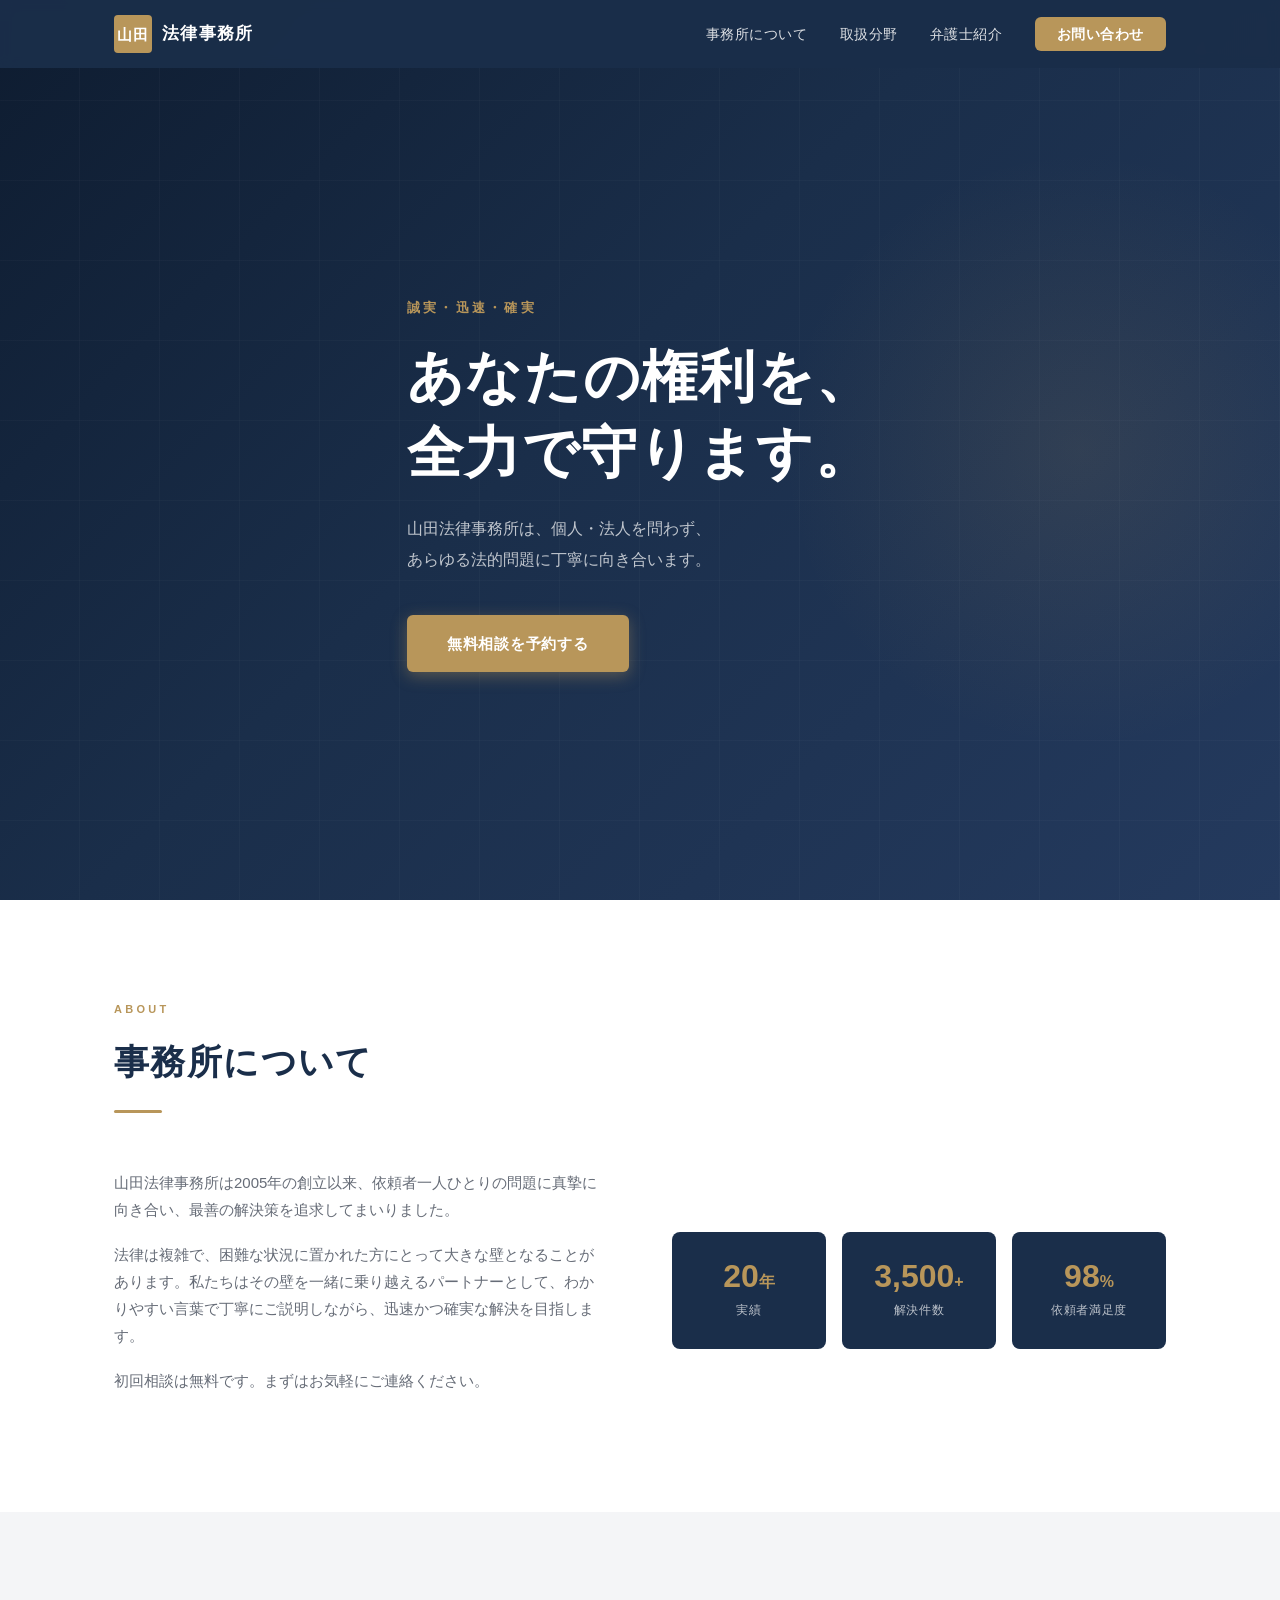
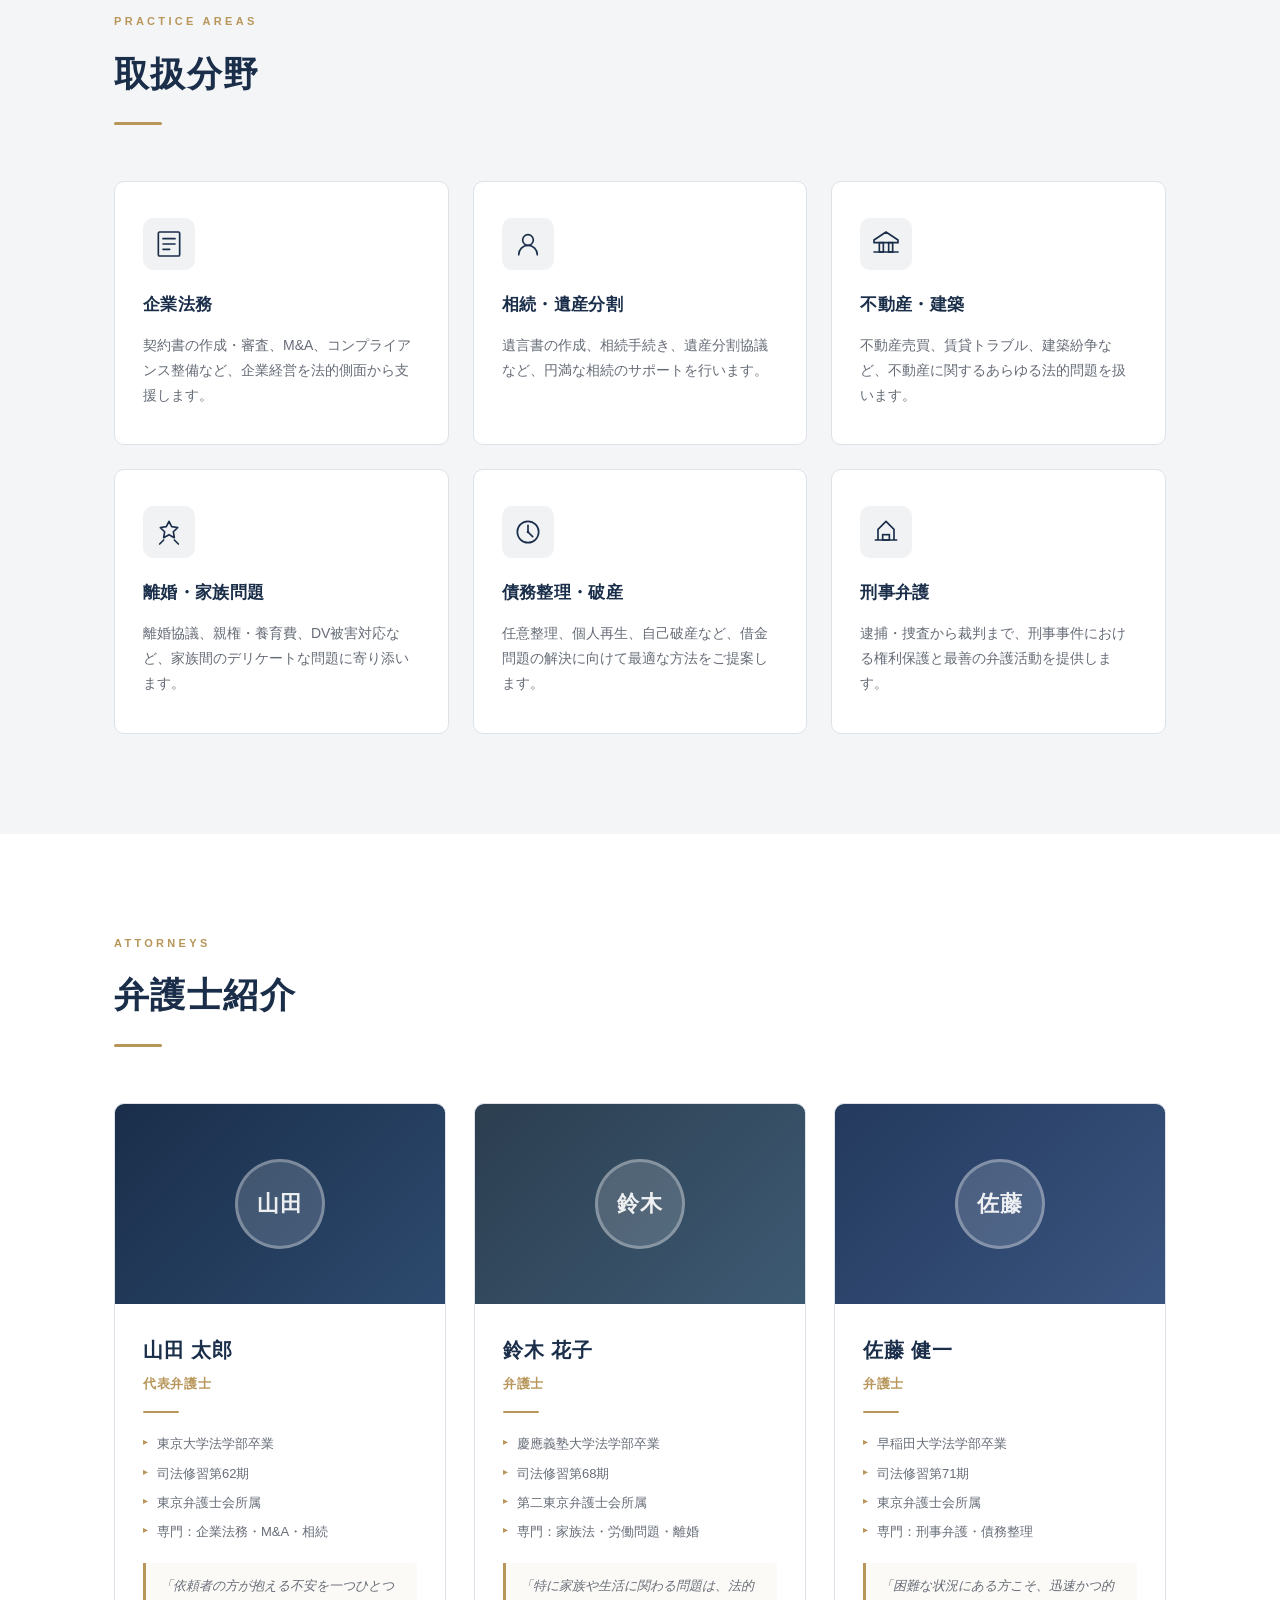
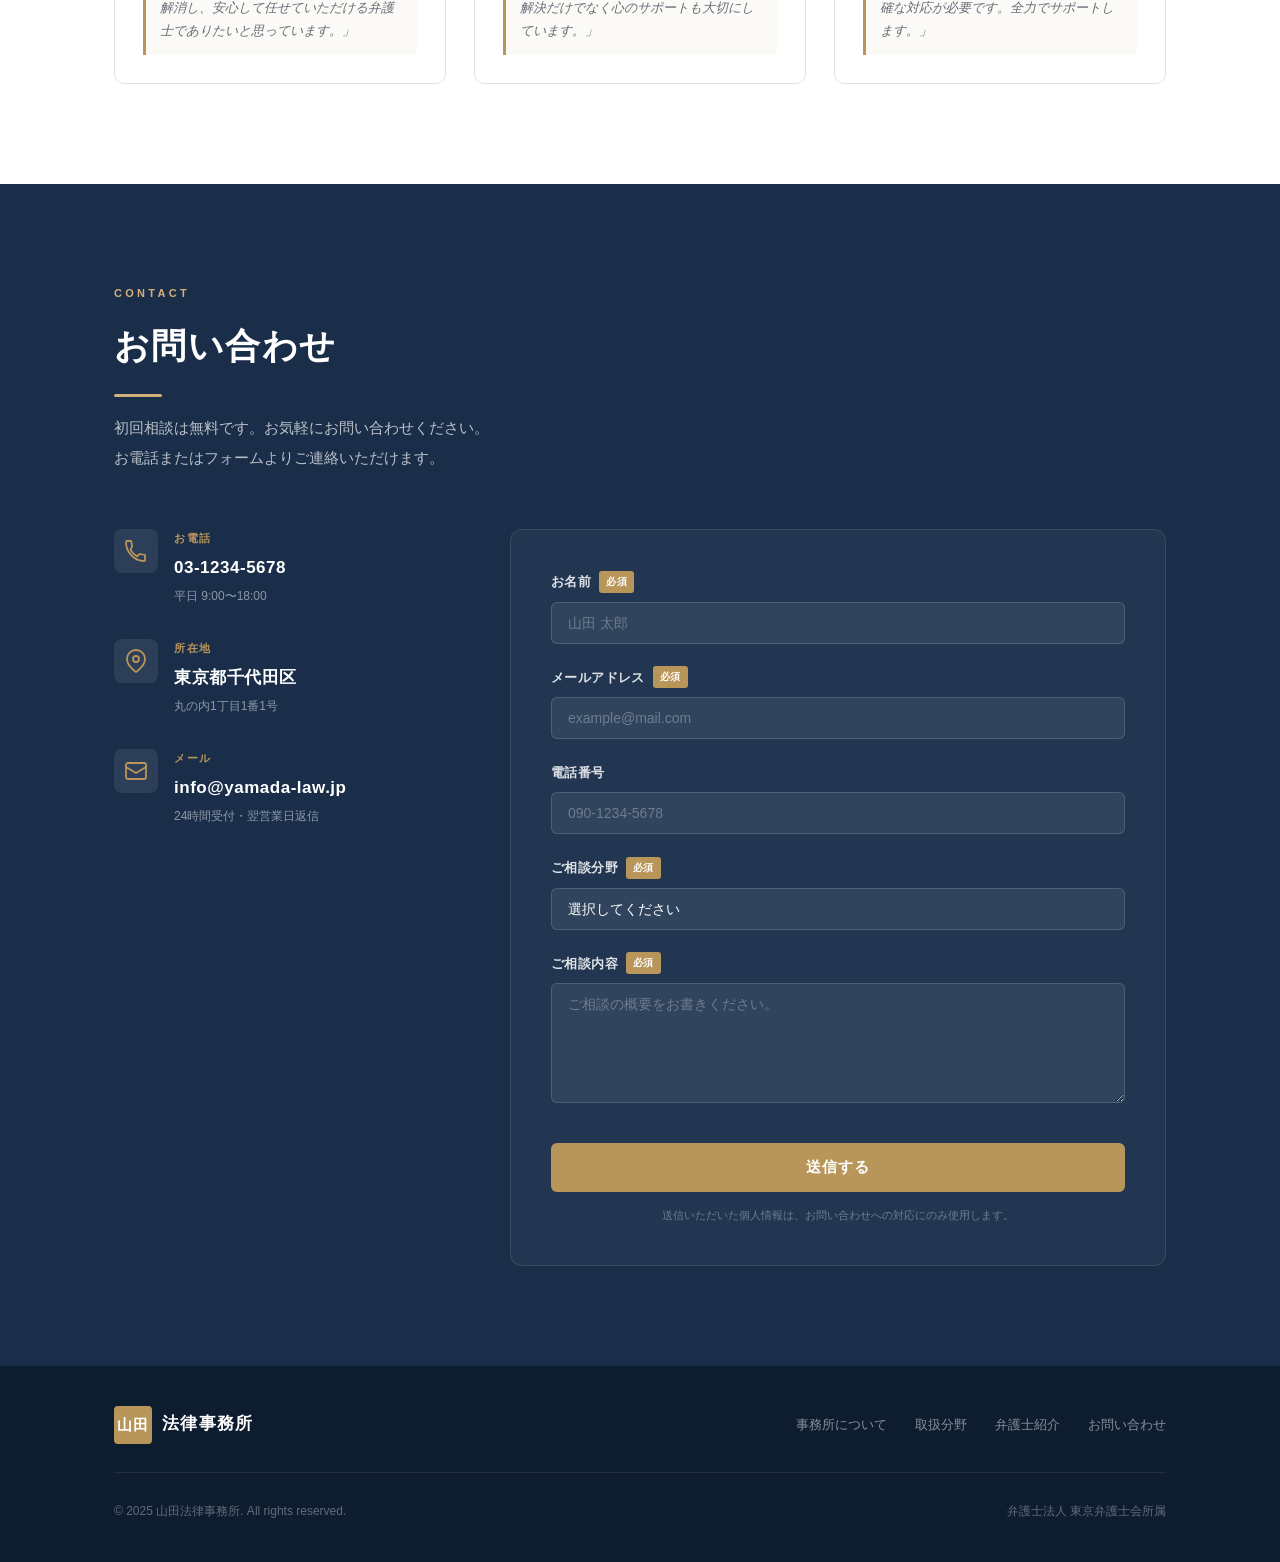
==== index.html @ e56ddcc8 "Add lawyer website files: index.himl and style.css" ====
<!DOCTYPE html>
<html lang="ja">
<head>
  <meta charset="UTF-8">
  <meta name="viewport" content="width=device-width, initial-scale=1.0">
  <title>山田法律事務所</title>
  <link rel="stylesheet" href="style.css">
</head>
<body>

  <!-- ナビゲーション -->
  <header>
    <nav class="navbar">
      <div class="nav-logo">
        <span class="logo-mark">山田</span>
        <span class="logo-text">法律事務所</span>
      </div>
      <ul class="nav-links">
        <li><a href="#about">事務所について</a></li>
        <li><a href="#practice">取扱分野</a></li>
        <li><a href="#attorneys">弁護士紹介</a></li>
        <li><a href="#contact" class="btn-contact">お問い合わせ</a></li>
      </ul>
    </nav>
  </header>

  <!-- ヒーローセクション -->
  <section class="hero">
    <div class="hero-overlay"></div>
    <div class="hero-content">
      <p class="hero-sub">誠実・迅速・確実</p>
      <h1>あなたの権利を、<br>全力で守ります。</h1>
      <p class="hero-desc">山田法律事務所は、個人・法人を問わず、<br>あらゆる法的問題に丁寧に向き合います。</p>
      <a href="#contact" class="btn-primary">無料相談を予約する</a>
    </div>
  </section>

  <!-- 事務所についてセクション -->
  <section id="about" class="section about">
    <div class="container">
      <div class="section-label">About</div>
      <h2 class="section-title">事務所について</h2>
      <div class="about-grid">
        <div class="about-text">
          <p>山田法律事務所は2005年の創立以来、依頼者一人ひとりの問題に真摯に向き合い、最善の解決策を追求してまいりました。</p>
          <p>法律は複雑で、困難な状況に置かれた方にとって大きな壁となることがあります。私たちはその壁を一緒に乗り越えるパートナーとして、わかりやすい言葉で丁寧にご説明しながら、迅速かつ確実な解決を目指します。</p>
          <p>初回相談は無料です。まずはお気軽にご連絡ください。</p>
        </div>
        <div class="about-stats">
          <div class="stat">
            <span class="stat-number">20<small>年</small></span>
            <span class="stat-label">実績</span>
          </div>
          <div class="stat">
            <span class="stat-number">3,500<small>+</small></span>
            <span class="stat-label">解決件数</span>
          </div>
          <div class="stat">
            <span class="stat-number">98<small>%</small></span>
            <span class="stat-label">依頼者満足度</span>
          </div>
        </div>
      </div>
    </div>
  </section>

  <!-- 取扱分野セクション -->
  <section id="practice" class="section practice">
    <div class="container">
      <div class="section-label">Practice Areas</div>
      <h2 class="section-title">取扱分野</h2>
      <div class="practice-grid">

        <div class="practice-card">
          <div class="practice-icon">
            <svg viewBox="0 0 48 48" fill="none" xmlns="http://www.w3.org/2000/svg">
              <rect x="8" y="6" width="32" height="36" rx="2" stroke="currentColor" stroke-width="2.5"/>
              <line x1="15" y1="16" x2="33" y2="16" stroke="currentColor" stroke-width="2.5" stroke-linecap="round"/>
              <line x1="15" y1="24" x2="33" y2="24" stroke="currentColor" stroke-width="2.5" stroke-linecap="round"/>
              <line x1="15" y1="32" x2="25" y2="32" stroke="currentColor" stroke-width="2.5" stroke-linecap="round"/>
            </svg>
          </div>
          <h3>企業法務</h3>
          <p>契約書の作成・審査、M&A、コンプライアンス整備など、企業経営を法的側面から支援します。</p>
        </div>

        <div class="practice-card">
          <div class="practice-icon">
            <svg viewBox="0 0 48 48" fill="none" xmlns="http://www.w3.org/2000/svg">
              <circle cx="24" cy="18" r="8" stroke="currentColor" stroke-width="2.5"/>
              <path d="M10 40c0-7.732 6.268-14 14-14s14 6.268 14 14" stroke="currentColor" stroke-width="2.5" stroke-linecap="round"/>
            </svg>
          </div>
          <h3>相続・遺産分割</h3>
          <p>遺言書の作成、相続手続き、遺産分割協議など、円満な相続のサポートを行います。</p>
        </div>

        <div class="practice-card">
          <div class="practice-icon">
            <svg viewBox="0 0 48 48" fill="none" xmlns="http://www.w3.org/2000/svg">
              <path d="M24 6L6 18v4h36v-4L24 6z" stroke="currentColor" stroke-width="2.5" stroke-linejoin="round"/>
              <rect x="14" y="22" width="6" height="14" stroke="currentColor" stroke-width="2.5"/>
              <rect x="28" y="22" width="6" height="14" stroke="currentColor" stroke-width="2.5"/>
              <line x1="6" y1="36" x2="42" y2="36" stroke="currentColor" stroke-width="2.5" stroke-linecap="round"/>
            </svg>
          </div>
          <h3>不動産・建築</h3>
          <p>不動産売買、賃貸トラブル、建築紛争など、不動産に関するあらゆる法的問題を扱います。</p>
        </div>

        <div class="practice-card">
          <div class="practice-icon">
            <svg viewBox="0 0 48 48" fill="none" xmlns="http://www.w3.org/2000/svg">
              <path d="M24 8l4 8 9 1.3-6.5 6.3 1.5 9L24 28l-8 4.6 1.5-9L11 17.3l9-1.3z" stroke="currentColor" stroke-width="2.5" stroke-linejoin="round"/>
              <path d="M16 36l-6 6M32 36l6 6" stroke="currentColor" stroke-width="2.5" stroke-linecap="round"/>
            </svg>
          </div>
          <h3>離婚・家族問題</h3>
          <p>離婚協議、親権・養育費、DV被害対応など、家族間のデリケートな問題に寄り添います。</p>
        </div>

        <div class="practice-card">
          <div class="practice-icon">
            <svg viewBox="0 0 48 48" fill="none" xmlns="http://www.w3.org/2000/svg">
              <circle cx="24" cy="24" r="16" stroke="currentColor" stroke-width="2.5"/>
              <line x1="24" y1="14" x2="24" y2="24" stroke="currentColor" stroke-width="2.5" stroke-linecap="round"/>
              <line x1="24" y1="24" x2="31" y2="31" stroke="currentColor" stroke-width="2.5" stroke-linecap="round"/>
              <circle cx="24" cy="24" r="2" fill="currentColor"/>
            </svg>
          </div>
          <h3>債務整理・破産</h3>
          <p>任意整理、個人再生、自己破産など、借金問題の解決に向けて最適な方法をご提案します。</p>
        </div>

        <div class="practice-card">
          <div class="practice-icon">
            <svg viewBox="0 0 48 48" fill="none" xmlns="http://www.w3.org/2000/svg">
              <path d="M12 36V20l12-12 12 12v16" stroke="currentColor" stroke-width="2.5" stroke-linejoin="round"/>
              <rect x="19" y="28" width="10" height="8" stroke="currentColor" stroke-width="2.5"/>
              <path d="M8 36h32" stroke="currentColor" stroke-width="2.5" stroke-linecap="round"/>
            </svg>
          </div>
          <h3>刑事弁護</h3>
          <p>逮捕・捜査から裁判まで、刑事事件における権利保護と最善の弁護活動を提供します。</p>
        </div>

      </div>
    </div>
  </section>

  <!-- 弁護士紹介セクション -->
  <section id="attorneys" class="section attorneys">
    <div class="container">
      <div class="section-label">Attorneys</div>
      <h2 class="section-title">弁護士紹介</h2>
      <div class="attorneys-grid">

        <div class="attorney-card">
          <div class="attorney-photo attorney-photo-1">
            <div class="photo-placeholder">山田</div>
          </div>
          <div class="attorney-info">
            <h3>山田 太郎</h3>
            <p class="attorney-title">代表弁護士</p>
            <div class="attorney-divider"></div>
            <ul class="attorney-details">
              <li>東京大学法学部卒業</li>
              <li>司法修習第62期</li>
              <li>東京弁護士会所属</li>
              <li>専門：企業法務・M&A・相続</li>
            </ul>
            <p class="attorney-message">「依頼者の方が抱える不安を一つひとつ解消し、安心して任せていただける弁護士でありたいと思っています。」</p>
          </div>
        </div>

        <div class="attorney-card">
          <div class="attorney-photo attorney-photo-2">
            <div class="photo-placeholder">鈴木</div>
          </div>
          <div class="attorney-info">
            <h3>鈴木 花子</h3>
            <p class="attorney-title">弁護士</p>
            <div class="attorney-divider"></div>
            <ul class="attorney-details">
              <li>慶應義塾大学法学部卒業</li>
              <li>司法修習第68期</li>
              <li>第二東京弁護士会所属</li>
              <li>専門：家族法・労働問題・離婚</li>
            </ul>
            <p class="attorney-message">「特に家族や生活に関わる問題は、法的解決だけでなく心のサポートも大切にしています。」</p>
          </div>
        </div>

        <div class="attorney-card">
          <div class="attorney-photo attorney-photo-3">
            <div class="photo-placeholder">佐藤</div>
          </div>
          <div class="attorney-info">
            <h3>佐藤 健一</h3>
            <p class="attorney-title">弁護士</p>
            <div class="attorney-divider"></div>
            <ul class="attorney-details">
              <li>早稲田大学法学部卒業</li>
              <li>司法修習第71期</li>
              <li>東京弁護士会所属</li>
              <li>専門：刑事弁護・債務整理</li>
            </ul>
            <p class="attorney-message">「困難な状況にある方こそ、迅速かつ的確な対応が必要です。全力でサポートします。」</p>
          </div>
        </div>

      </div>
    </div>
  </section>

  <!-- お問い合わせセクション -->
  <section id="contact" class="section contact">
    <div class="container">
      <div class="section-label light">Contact</div>
      <h2 class="section-title light">お問い合わせ</h2>
      <p class="contact-intro">初回相談は無料です。お気軽にお問い合わせください。<br>お電話またはフォームよりご連絡いただけます。</p>

      <div class="contact-wrapper">
        <div class="contact-info">
          <div class="contact-item">
            <div class="contact-icon">
              <svg viewBox="0 0 24 24" fill="none" xmlns="http://www.w3.org/2000/svg">
                <path d="M6.6 10.8c1.4 2.8 3.8 5.1 6.6 6.6l2.2-2.2c.3-.3.7-.4 1-.2 1.1.4 2.3.6 3.6.6.6 0 1 .4 1 1V21c0 .6-.4 1-1 1C10.6 22 2 13.4 2 3c0-.6.4-1 1-1h3.5c.6 0 1 .4 1 1 0 1.3.2 2.5.6 3.6.1.3 0 .7-.2 1L6.6 10.8z" stroke="currentColor" stroke-width="1.8" stroke-linecap="round" stroke-linejoin="round"/>
              </svg>
            </div>
            <div>
              <p class="contact-label">お電話</p>
              <p class="contact-value">03-1234-5678</p>
              <p class="contact-note">平日 9:00〜18:00</p>
            </div>
          </div>
          <div class="contact-item">
            <div class="contact-icon">
              <svg viewBox="0 0 24 24" fill="none" xmlns="http://www.w3.org/2000/svg">
                <path d="M21 10c0 7-9 13-9 13S3 17 3 10a9 9 0 0118 0z" stroke="currentColor" stroke-width="1.8" stroke-linecap="round" stroke-linejoin="round"/>
                <circle cx="12" cy="10" r="3" stroke="currentColor" stroke-width="1.8"/>
              </svg>
            </div>
            <div>
              <p class="contact-label">所在地</p>
              <p class="contact-value">東京都千代田区</p>
              <p class="contact-note">丸の内1丁目1番1号</p>
            </div>
          </div>
          <div class="contact-item">
            <div class="contact-icon">
              <svg viewBox="0 0 24 24" fill="none" xmlns="http://www.w3.org/2000/svg">
                <rect x="2" y="4" width="20" height="16" rx="2" stroke="currentColor" stroke-width="1.8"/>
                <path d="M2 8l10 6 10-6" stroke="currentColor" stroke-width="1.8" stroke-linecap="round"/>
              </svg>
            </div>
            <div>
              <p class="contact-label">メール</p>
              <p class="contact-value">info@yamada-law.jp</p>
              <p class="contact-note">24時間受付・翌営業日返信</p>
            </div>
          </div>
        </div>

        <form class="contact-form" onsubmit="handleSubmit(event)">
          <div class="form-group">
            <label for="name">お名前 <span class="required">必須</span></label>
            <input type="text" id="name" name="name" placeholder="山田 太郎" required>
          </div>
          <div class="form-group">
            <label for="email">メールアドレス <span class="required">必須</span></label>
            <input type="email" id="email" name="email" placeholder="example@mail.com" required>
          </div>
          <div class="form-group">
            <label for="phone">電話番号</label>
            <input type="tel" id="phone" name="phone" placeholder="090-1234-5678">
          </div>
          <div class="form-group">
            <label for="area">ご相談分野 <span class="required">必須</span></label>
            <select id="area" name="area" required>
              <option value="" disabled selected>選択してください</option>
              <option value="corporate">企業法務</option>
              <option value="inheritance">相続・遺産分割</option>
              <option value="realestate">不動産・建築</option>
              <option value="family">離婚・家族問題</option>
              <option value="debt">債務整理・破産</option>
              <option value="criminal">刑事弁護</option>
              <option value="other">その他</option>
            </select>
          </div>
          <div class="form-group">
            <label for="message">ご相談内容 <span class="required">必須</span></label>
            <textarea id="message" name="message" rows="5" placeholder="ご相談の概要をお書きください。" required></textarea>
          </div>
          <button type="submit" class="btn-submit">送信する</button>
          <p class="form-note">送信いただいた個人情報は、お問い合わせへの対応にのみ使用します。</p>
        </form>
      </div>
    </div>
  </section>

  <!-- フッター -->
  <footer class="footer">
    <div class="container">
      <div class="footer-top">
        <div class="footer-brand">
          <span class="logo-mark">山田</span>
          <span class="logo-text">法律事務所</span>
        </div>
        <nav class="footer-nav">
          <a href="#about">事務所について</a>
          <a href="#practice">取扱分野</a>
          <a href="#attorneys">弁護士紹介</a>
          <a href="#contact">お問い合わせ</a>
        </nav>
      </div>
      <div class="footer-bottom">
        <p>&copy; 2025 山田法律事務所. All rights reserved.</p>
        <p class="footer-note">弁護士法人 東京弁護士会所属</p>
      </div>
    </div>
  </footer>

  <script>
    // スムーズスクロール
    document.querySelectorAll('a[href^="#"]').forEach(anchor => {
      anchor.addEventListener('click', function(e) {
        e.preventDefault();
        const target = document.querySelector(this.getAttribute('href'));
        if (target) {
          target.scrollIntoView({ behavior: 'smooth', block: 'start' });
        }
      });
    });

    // スクロールでナビバーに影を付ける
    window.addEventListener('scroll', () => {
      const navbar = document.querySelector('.navbar');
      if (window.scrollY > 10) {
        navbar.classList.add('scrolled');
      } else {
        navbar.classList.remove('scrolled');
      }
    });

    // フォーム送信
    function handleSubmit(e) {
      e.preventDefault();
      const btn = e.target.querySelector('.btn-submit');
      btn.textContent = '送信完了しました';
      btn.disabled = true;
      btn.style.background = '#4a7c59';
    }
  </script>

</body>
</html>
---- style.css ----
/* ===== リセット & ベース ===== */
*, *::before, *::after {
  box-sizing: border-box;
  margin: 0;
  padding: 0;
}

:root {
  --navy:    #1a2e4a;
  --navy-mid:#243a5e;
  --gold:    #b8965a;
  --gold-lt: #d4b07a;
  --gray-dk: #333740;
  --gray-md: #666c77;
  --gray-lt: #f4f5f7;
  --white:   #ffffff;
  --border:  #dde1e8;
  --radius:  6px;
  --shadow:  0 4px 24px rgba(0,0,0,0.08);
  --transition: 0.25s ease;
  --max-w:   1100px;
}

html {
  scroll-behavior: smooth;
}

body {
  font-family: "Hiragino Kaku Gothic ProN", "Hiragino Sans", "Meiryo", sans-serif;
  font-size: 16px;
  line-height: 1.8;
  color: var(--gray-dk);
  background: var(--white);
}

a {
  color: inherit;
  text-decoration: none;
}

img { display: block; max-width: 100%; }

.container {
  max-width: var(--max-w);
  margin: 0 auto;
  padding: 0 24px;
}

/* ===== ナビバー ===== */
header {
  position: fixed;
  top: 0; left: 0; right: 0;
  z-index: 100;
  background: rgba(26, 46, 74, 0.97);
  backdrop-filter: blur(6px);
}

.navbar {
  max-width: var(--max-w);
  margin: 0 auto;
  padding: 0 24px;
  height: 68px;
  display: flex;
  align-items: center;
  justify-content: space-between;
  transition: box-shadow var(--transition);
}

.navbar.scrolled {
  box-shadow: 0 2px 20px rgba(0,0,0,0.25);
}

.nav-logo {
  display: flex;
  align-items: center;
  gap: 10px;
  color: var(--white);
}

.logo-mark {
  background: var(--gold);
  color: var(--white);
  font-weight: 700;
  font-size: 15px;
  width: 38px;
  height: 38px;
  display: flex;
  align-items: center;
  justify-content: center;
  border-radius: 4px;
  letter-spacing: 0.05em;
}

.logo-text {
  font-size: 17px;
  font-weight: 700;
  letter-spacing: 0.08em;
  color: var(--white);
}

.nav-links {
  list-style: none;
  display: flex;
  align-items: center;
  gap: 32px;
}

.nav-links a {
  color: rgba(255,255,255,0.85);
  font-size: 14px;
  letter-spacing: 0.04em;
  transition: color var(--transition);
}

.nav-links a:hover {
  color: var(--gold-lt);
}

.btn-contact {
  background: var(--gold) !important;
  color: var(--white) !important;
  padding: 9px 22px;
  border-radius: var(--radius);
  font-weight: 600;
  transition: background var(--transition) !important;
}

.btn-contact:hover {
  background: var(--gold-lt) !important;
}

/* ===== ヒーロー ===== */
.hero {
  position: relative;
  min-height: 100vh;
  display: flex;
  align-items: center;
  background: linear-gradient(135deg, #0e1c30 0%, #1a2e4a 45%, #243a5e 100%);
  overflow: hidden;
}

.hero::before {
  content: '';
  position: absolute;
  inset: 0;
  background-image:
    repeating-linear-gradient(
      0deg,
      transparent,
      transparent 79px,
      rgba(255,255,255,0.025) 79px,
      rgba(255,255,255,0.025) 80px
    ),
    repeating-linear-gradient(
      90deg,
      transparent,
      transparent 79px,
      rgba(255,255,255,0.025) 79px,
      rgba(255,255,255,0.025) 80px
    );
}

.hero::after {
  content: '';
  position: absolute;
  right: -100px;
  top: 50%;
  transform: translateY(-50%);
  width: 600px;
  height: 600px;
  border-radius: 50%;
  background: radial-gradient(circle, rgba(184,150,90,0.12) 0%, transparent 70%);
}

.hero-content {
  position: relative;
  z-index: 1;
  max-width: var(--max-w);
  margin: 0 auto;
  padding: 0 24px;
  padding-top: 68px;
}

.hero-sub {
  color: var(--gold);
  font-size: 13px;
  letter-spacing: 0.25em;
  margin-bottom: 20px;
  font-weight: 600;
}

.hero h1 {
  font-size: clamp(2rem, 5vw, 3.5rem);
  font-weight: 700;
  color: var(--white);
  line-height: 1.35;
  margin-bottom: 24px;
  letter-spacing: 0.03em;
}

.hero-desc {
  color: rgba(255,255,255,0.72);
  font-size: 16px;
  line-height: 1.9;
  margin-bottom: 40px;
}

.btn-primary {
  display: inline-block;
  background: var(--gold);
  color: var(--white);
  padding: 15px 40px;
  border-radius: var(--radius);
  font-size: 15px;
  font-weight: 700;
  letter-spacing: 0.05em;
  transition: background var(--transition), transform var(--transition), box-shadow var(--transition);
  box-shadow: 0 4px 16px rgba(184,150,90,0.4);
}

.btn-primary:hover {
  background: var(--gold-lt);
  transform: translateY(-2px);
  box-shadow: 0 8px 24px rgba(184,150,90,0.5);
}

/* ===== セクション共通 ===== */
.section {
  padding: 100px 0;
}

.section-label {
  font-size: 11px;
  letter-spacing: 0.3em;
  text-transform: uppercase;
  color: var(--gold);
  font-weight: 700;
  margin-bottom: 10px;
}

.section-label.light { color: var(--gold-lt); }

.section-title {
  font-size: clamp(1.6rem, 3vw, 2.2rem);
  font-weight: 700;
  color: var(--navy);
  margin-bottom: 56px;
  letter-spacing: 0.04em;
  position: relative;
  padding-bottom: 20px;
}

.section-title::after {
  content: '';
  position: absolute;
  bottom: 0; left: 0;
  width: 48px; height: 3px;
  background: var(--gold);
  border-radius: 2px;
}

.section-title.light { color: var(--white); }
.section-title.light::after { background: var(--gold-lt); }

/* ===== 事務所について ===== */
.about { background: var(--white); }

.about-grid {
  display: grid;
  grid-template-columns: 1fr 1fr;
  gap: 64px;
  align-items: center;
}

.about-text p {
  color: var(--gray-md);
  margin-bottom: 18px;
  font-size: 15px;
}

.about-stats {
  display: grid;
  grid-template-columns: 1fr 1fr 1fr;
  gap: 16px;
}

.stat {
  background: var(--navy);
  border-radius: 8px;
  padding: 28px 16px;
  text-align: center;
  display: flex;
  flex-direction: column;
  gap: 8px;
}

.stat-number {
  font-size: 2rem;
  font-weight: 800;
  color: var(--gold);
  line-height: 1;
}

.stat-number small {
  font-size: 1rem;
  font-weight: 600;
}

.stat-label {
  font-size: 12px;
  color: rgba(255,255,255,0.7);
  letter-spacing: 0.05em;
}

/* ===== 取扱分野 ===== */
.practice { background: var(--gray-lt); }

.practice-grid {
  display: grid;
  grid-template-columns: repeat(3, 1fr);
  gap: 24px;
}

.practice-card {
  background: var(--white);
  border-radius: 10px;
  padding: 36px 28px;
  border: 1px solid var(--border);
  transition: transform var(--transition), box-shadow var(--transition), border-color var(--transition);
}

.practice-card:hover {
  transform: translateY(-4px);
  box-shadow: var(--shadow);
  border-color: var(--gold);
}

.practice-icon {
  width: 52px;
  height: 52px;
  background: rgba(26,46,74,0.06);
  border-radius: 10px;
  display: flex;
  align-items: center;
  justify-content: center;
  margin-bottom: 20px;
  color: var(--navy);
  padding: 10px;
}

.practice-icon svg {
  width: 100%;
  height: 100%;
}

.practice-card h3 {
  font-size: 17px;
  font-weight: 700;
  color: var(--navy);
  margin-bottom: 12px;
  letter-spacing: 0.02em;
}

.practice-card p {
  font-size: 14px;
  color: var(--gray-md);
  line-height: 1.8;
}

/* ===== 弁護士紹介 ===== */
.attorneys { background: var(--white); }

.attorneys-grid {
  display: grid;
  grid-template-columns: repeat(3, 1fr);
  gap: 28px;
}

.attorney-card {
  border: 1px solid var(--border);
  border-radius: 10px;
  overflow: hidden;
  transition: box-shadow var(--transition);
}

.attorney-card:hover {
  box-shadow: var(--shadow);
}

.attorney-photo {
  height: 200px;
  display: flex;
  align-items: center;
  justify-content: center;
}

.attorney-photo-1 { background: linear-gradient(135deg, #1a2e4a 0%, #2d4a6e 100%); }
.attorney-photo-2 { background: linear-gradient(135deg, #2c3e50 0%, #3d5a73 100%); }
.attorney-photo-3 { background: linear-gradient(135deg, #243a5e 0%, #3a5580 100%); }

.photo-placeholder {
  width: 90px;
  height: 90px;
  background: rgba(255,255,255,0.15);
  border: 3px solid rgba(255,255,255,0.3);
  border-radius: 50%;
  display: flex;
  align-items: center;
  justify-content: center;
  font-size: 22px;
  font-weight: 700;
  color: rgba(255,255,255,0.9);
  letter-spacing: 0.05em;
}

.attorney-info {
  padding: 28px;
}

.attorney-info h3 {
  font-size: 20px;
  font-weight: 700;
  color: var(--navy);
  letter-spacing: 0.04em;
}

.attorney-title {
  font-size: 13px;
  color: var(--gold);
  font-weight: 600;
  letter-spacing: 0.05em;
  margin-top: 4px;
}

.attorney-divider {
  width: 36px;
  height: 2px;
  background: var(--gold);
  border-radius: 1px;
  margin: 16px 0;
}

.attorney-details {
  list-style: none;
  margin-bottom: 16px;
}

.attorney-details li {
  font-size: 13px;
  color: var(--gray-md);
  padding: 3px 0;
  padding-left: 14px;
  position: relative;
}

.attorney-details li::before {
  content: '▸';
  position: absolute;
  left: 0;
  color: var(--gold);
  font-size: 10px;
  top: 4px;
}

.attorney-message {
  font-size: 13px;
  color: var(--gray-md);
  font-style: italic;
  line-height: 1.75;
  border-left: 3px solid var(--gold);
  padding-left: 14px;
  background: rgba(184,150,90,0.05);
  padding: 12px 14px;
  border-radius: 0 4px 4px 0;
}

/* ===== お問い合わせ ===== */
.contact {
  background: var(--navy);
}

.contact .section-title { margin-bottom: 16px; }

.contact-intro {
  color: rgba(255,255,255,0.7);
  font-size: 15px;
  margin-bottom: 56px;
  line-height: 2;
}

.contact-wrapper {
  display: grid;
  grid-template-columns: 340px 1fr;
  gap: 56px;
  align-items: start;
}

.contact-info {
  display: flex;
  flex-direction: column;
  gap: 32px;
}

.contact-item {
  display: flex;
  gap: 16px;
  align-items: flex-start;
}

.contact-icon {
  width: 44px;
  height: 44px;
  background: rgba(255,255,255,0.08);
  border-radius: 8px;
  display: flex;
  align-items: center;
  justify-content: center;
  color: var(--gold);
  flex-shrink: 0;
  padding: 10px;
}

.contact-icon svg { width: 100%; height: 100%; }

.contact-label {
  font-size: 11px;
  letter-spacing: 0.15em;
  text-transform: uppercase;
  color: var(--gold);
  font-weight: 600;
  margin-bottom: 4px;
}

.contact-value {
  font-size: 17px;
  font-weight: 700;
  color: var(--white);
  letter-spacing: 0.03em;
}

.contact-note {
  font-size: 12px;
  color: rgba(255,255,255,0.5);
  margin-top: 2px;
}

/* フォーム */
.contact-form {
  background: rgba(255,255,255,0.04);
  border: 1px solid rgba(255,255,255,0.1);
  border-radius: 12px;
  padding: 40px;
}

.form-group {
  margin-bottom: 22px;
}

.form-group label {
  display: flex;
  align-items: center;
  gap: 8px;
  font-size: 13px;
  font-weight: 600;
  color: rgba(255,255,255,0.85);
  margin-bottom: 8px;
  letter-spacing: 0.03em;
}

.required {
  background: var(--gold);
  color: var(--white);
  font-size: 10px;
  padding: 2px 7px;
  border-radius: 3px;
  font-weight: 700;
  letter-spacing: 0.05em;
}

.form-group input,
.form-group select,
.form-group textarea {
  width: 100%;
  background: rgba(255,255,255,0.07);
  border: 1px solid rgba(255,255,255,0.15);
  border-radius: var(--radius);
  padding: 12px 16px;
  font-size: 14px;
  color: var(--white);
  font-family: inherit;
  transition: border-color var(--transition), background var(--transition);
  outline: none;
  appearance: none;
}

.form-group input::placeholder,
.form-group textarea::placeholder {
  color: rgba(255,255,255,0.3);
}

.form-group select option {
  background: var(--navy-mid);
  color: var(--white);
}

.form-group input:focus,
.form-group select:focus,
.form-group textarea:focus {
  border-color: var(--gold);
  background: rgba(255,255,255,0.1);
}

.form-group textarea {
  resize: vertical;
  min-height: 120px;
}

.btn-submit {
  width: 100%;
  background: var(--gold);
  color: var(--white);
  border: none;
  border-radius: var(--radius);
  padding: 15px;
  font-size: 15px;
  font-weight: 700;
  letter-spacing: 0.08em;
  cursor: pointer;
  transition: background var(--transition), transform var(--transition);
  font-family: inherit;
  margin-top: 8px;
}

.btn-submit:hover:not(:disabled) {
  background: var(--gold-lt);
  transform: translateY(-1px);
}

.btn-submit:disabled {
  cursor: default;
}

.form-note {
  font-size: 11px;
  color: rgba(255,255,255,0.35);
  text-align: center;
  margin-top: 14px;
  line-height: 1.7;
}

/* ===== フッター ===== */
.footer {
  background: #0e1c30;
  padding: 40px 0;
}

.footer-top {
  display: flex;
  justify-content: space-between;
  align-items: center;
  padding-bottom: 28px;
  border-bottom: 1px solid rgba(255,255,255,0.08);
  margin-bottom: 28px;
}

.footer-brand {
  display: flex;
  align-items: center;
  gap: 10px;
  color: var(--white);
}

.footer-nav {
  display: flex;
  gap: 28px;
}

.footer-nav a {
  font-size: 13px;
  color: rgba(255,255,255,0.5);
  transition: color var(--transition);
}

.footer-nav a:hover { color: var(--gold-lt); }

.footer-bottom {
  display: flex;
  justify-content: space-between;
  align-items: center;
}

.footer-bottom p {
  font-size: 12px;
  color: rgba(255,255,255,0.35);
}

.footer-note {
  font-size: 12px;
  color: rgba(255,255,255,0.25);
}

/* ===== レスポンシブ ===== */
@media (max-width: 900px) {
  .nav-links { gap: 20px; }
  .nav-links li:not(:last-child) a { font-size: 13px; }

  .about-grid { grid-template-columns: 1fr; gap: 40px; }

  .practice-grid { grid-template-columns: repeat(2, 1fr); }

  .attorneys-grid { grid-template-columns: repeat(2, 1fr); }

  .contact-wrapper { grid-template-columns: 1fr; gap: 40px; }
  .contact-info { flex-direction: row; flex-wrap: wrap; gap: 24px; }
  .contact-item { flex: 1 1 200px; }
}

@media (max-width: 640px) {
  .section { padding: 72px 0; }

  .navbar { height: 60px; }
  .nav-links { display: none; }

  .hero h1 { font-size: 1.8rem; }

  .about-stats { grid-template-columns: repeat(3, 1fr); }

  .practice-grid { grid-template-columns: 1fr; }

  .attorneys-grid { grid-template-columns: 1fr; }

  .contact-form { padding: 28px 20px; }

  .footer-top { flex-direction: column; gap: 20px; text-align: center; }
  .footer-nav { flex-wrap: wrap; justify-content: center; gap: 16px; }
  .footer-bottom { flex-direction: column; gap: 8px; text-align: center; }
}
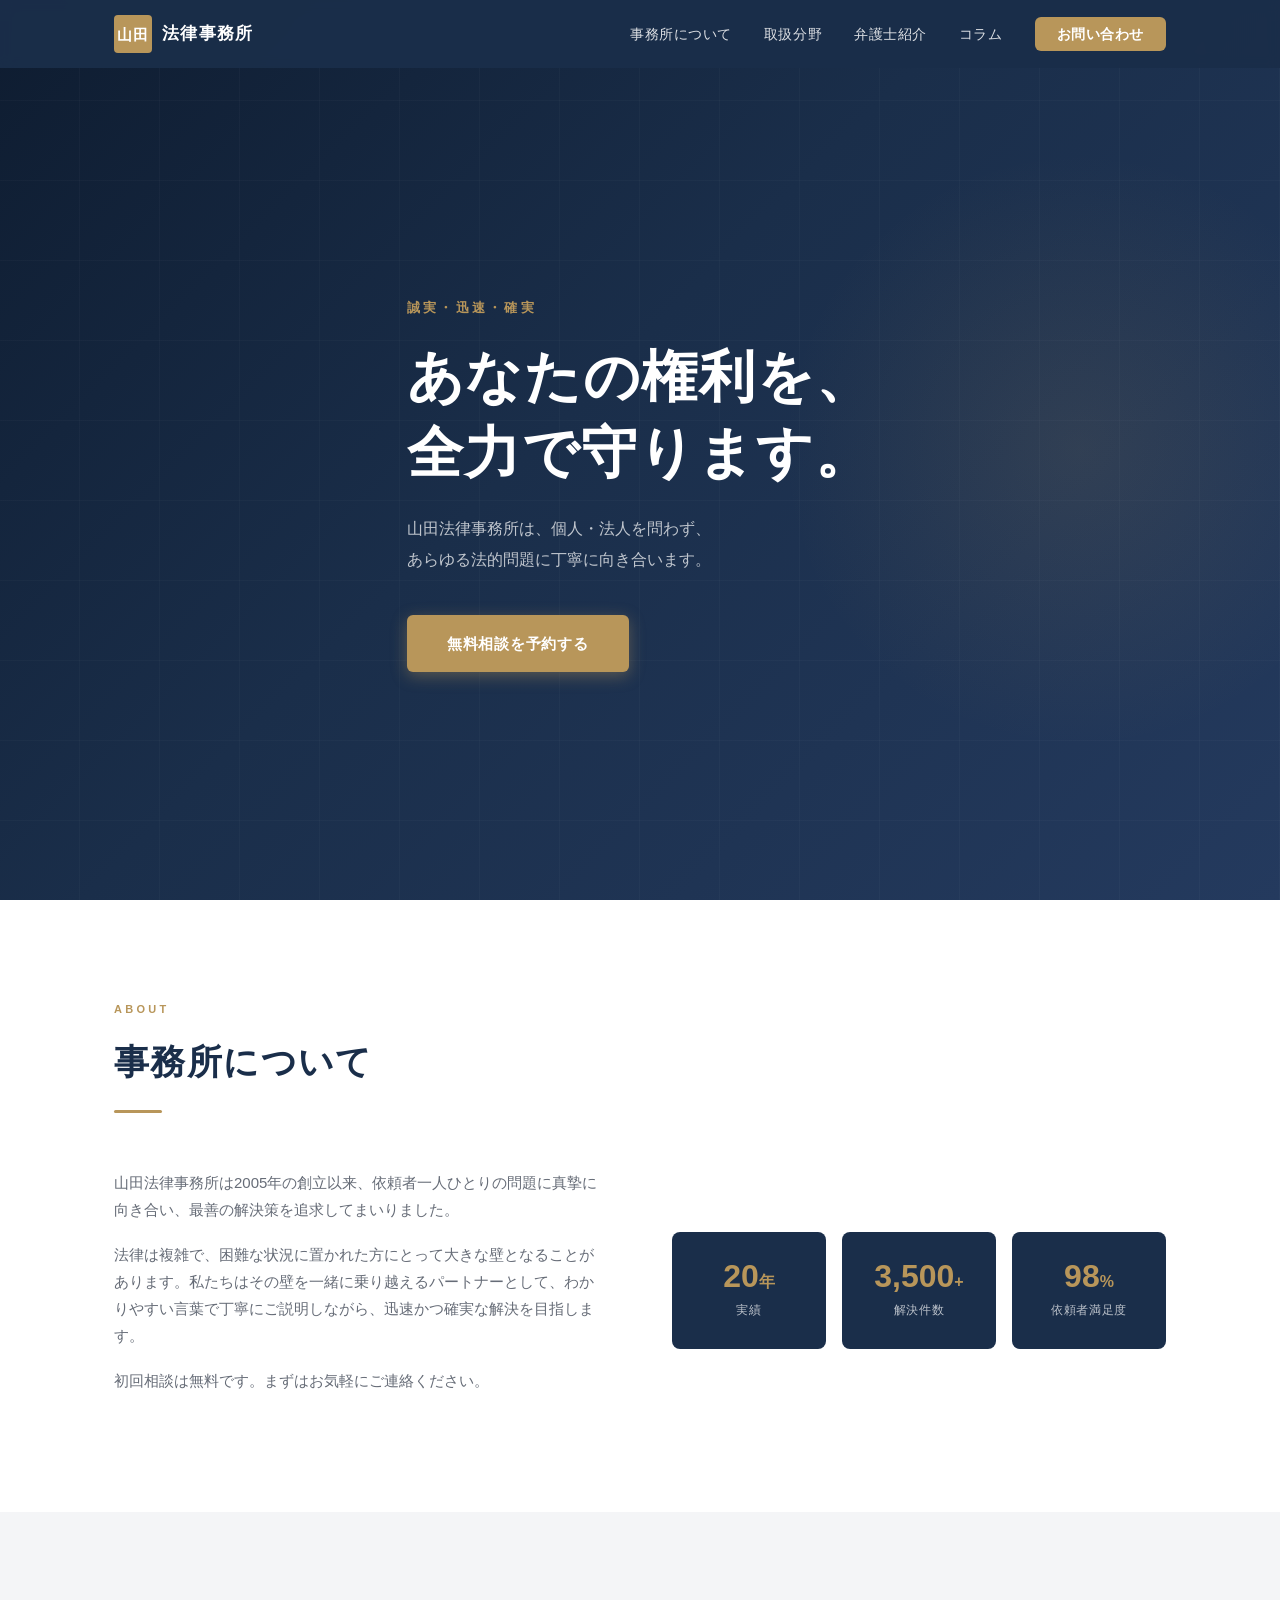
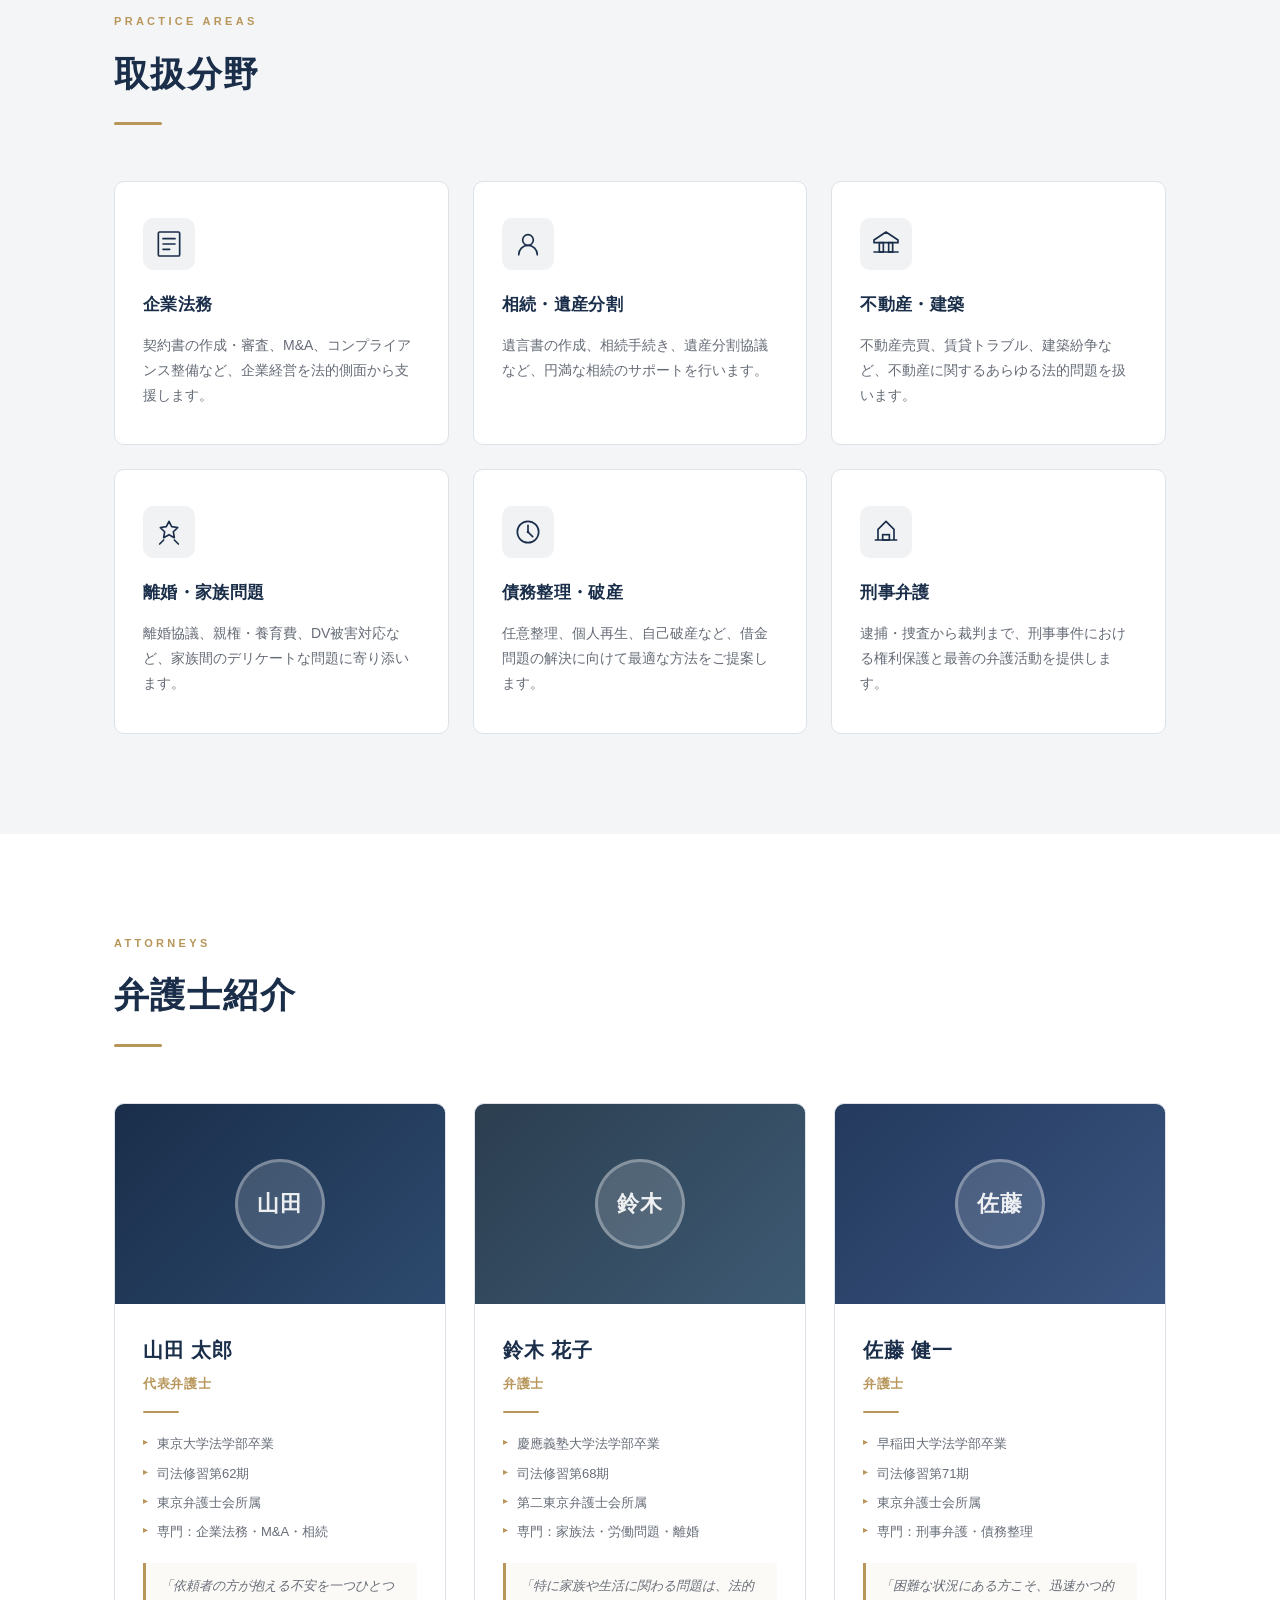
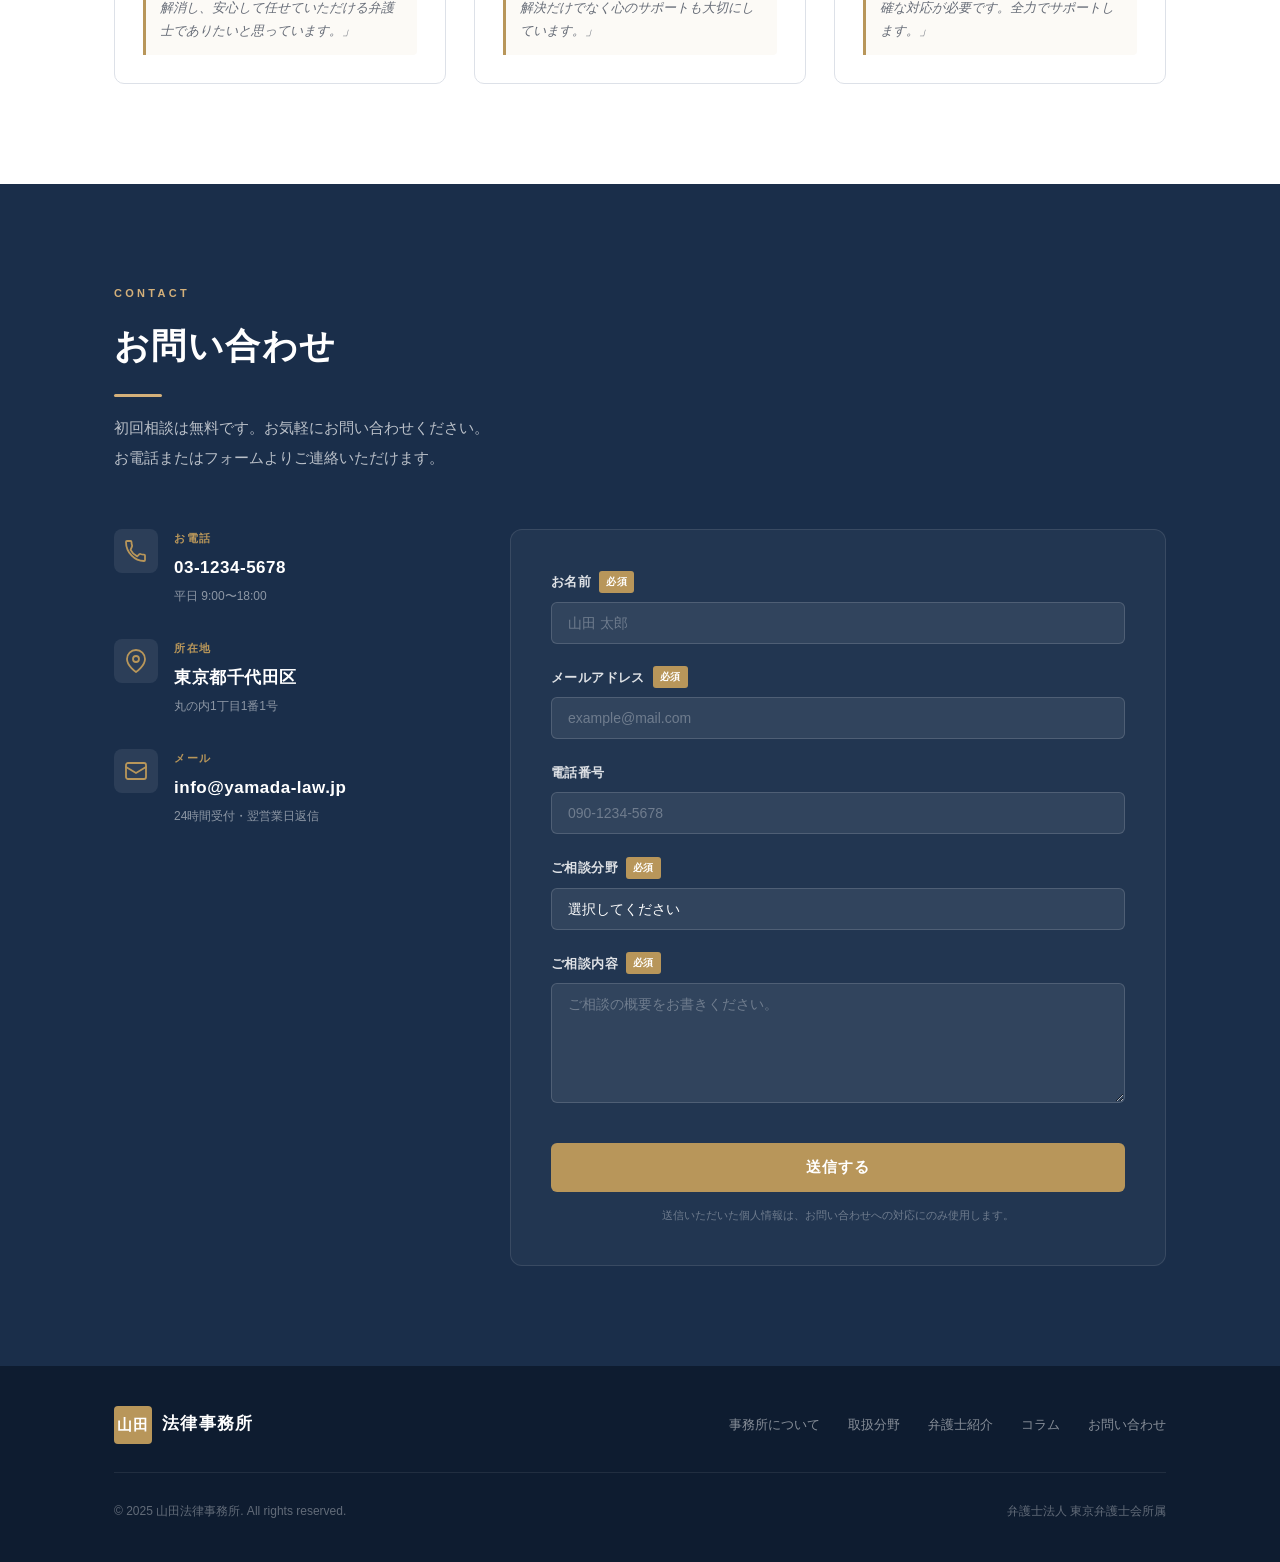
==== commit a14000bf: "コラム機能を追加（一覧ページ＋記事ページ＋ナビ導線） - column/index.html : コラム一覧ページ - column/souzoku-no-kiso.html : サンプル記事（差し替" ====
--- a/index.html
+++ b/index.html
@@ -19,6 +19,7 @@
         <li><a href="#about">事務所について</a></li>
         <li><a href="#practice">取扱分野</a></li>
         <li><a href="#attorneys">弁護士紹介</a></li>
+        <li><a href="column/">コラム</a></li>
         <li><a href="#contact" class="btn-contact">お問い合わせ</a></li>
       </ul>
     </nav>
@@ -263,6 +264,7 @@
         </div>
 
         <form class="contact-form" onsubmit="handleSubmit(event)">
+          <input type="hidden" name="_subject" value="【サイトお問い合わせ】山田法律事務所">
           <div class="form-group">
             <label for="name">お名前 <span class="required">必須</span></label>
             <input type="text" id="name" name="name" placeholder="山田 太郎" required>
@@ -311,6 +313,7 @@
           <a href="#about">事務所について</a>
           <a href="#practice">取扱分野</a>
           <a href="#attorneys">弁護士紹介</a>
+          <a href="column/">コラム</a>
           <a href="#contact">お問い合わせ</a>
         </nav>
       </div>
@@ -343,13 +346,33 @@
       }
     });
 
-    // フォーム送信
-    function handleSubmit(e) {
+    // フォーム送信（Formspree経由でメール送信）
+    async function handleSubmit(e) {
       e.preventDefault();
-      const btn = e.target.querySelector('.btn-submit');
-      btn.textContent = '送信完了しました';
+      const form = e.target;
+      const btn = form.querySelector('.btn-submit');
       btn.disabled = true;
-      btn.style.background = '#4a7c59';
+      btn.textContent = '送信中...';
+      try {
+        const res = await fetch('https://formspree.io/f/mdajvoal', {
+          method: 'POST',
+          body: new FormData(form),
+          headers: { 'Accept': 'application/json' }
+        });
+        if (res.ok) {
+          btn.textContent = '送信完了しました';
+          btn.style.background = '#4a7c59';
+          form.reset();
+        } else {
+          btn.disabled = false;
+          btn.textContent = '送信する';
+          alert('送信に失敗しました。お手数ですが、お電話にてお問い合わせください。');
+        }
+      } catch (err) {
+        btn.disabled = false;
+        btn.textContent = '送信する';
+        alert('送信に失敗しました。通信環境をご確認のうえ、再度お試しください。');
+      }
     }
   </script>
 
--- a/style.css
+++ b/style.css
@@ -735,3 +735,156 @@
   .footer-nav { flex-wrap: wrap; justify-content: center; gap: 16px; }
   .footer-bottom { flex-direction: column; gap: 8px; text-align: center; }
 }
+
+/* ===== コラム（サブページ） ===== */
+.subpage-header {
+  background: linear-gradient(135deg, #0e1c30 0%, #1a2e4a 45%, #243a5e 100%);
+  padding: 140px 0 64px;
+}
+
+.subpage-title {
+  font-size: clamp(1.8rem, 4vw, 2.6rem);
+  font-weight: 700;
+  color: var(--white);
+  letter-spacing: 0.04em;
+}
+
+.subpage-desc {
+  color: rgba(255,255,255,0.72);
+  margin-top: 16px;
+  font-size: 15px;
+  line-height: 1.9;
+}
+
+/* コラム一覧 */
+.column-list-section { background: var(--gray-lt); }
+
+.column-list {
+  display: grid;
+  gap: 24px;
+}
+
+.column-card {
+  display: block;
+  background: var(--white);
+  border: 1px solid var(--border);
+  border-radius: var(--radius);
+  padding: 28px 32px;
+  transition: box-shadow var(--transition), transform var(--transition), border-color var(--transition);
+}
+
+.column-card:hover {
+  box-shadow: var(--shadow);
+  transform: translateY(-2px);
+  border-color: var(--gold-lt);
+}
+
+.column-card-meta {
+  display: flex;
+  align-items: center;
+  gap: 14px;
+  margin-bottom: 14px;
+}
+
+.column-cat {
+  background: var(--navy);
+  color: var(--white);
+  font-size: 12px;
+  font-weight: 600;
+  padding: 4px 13px;
+  border-radius: 3px;
+  letter-spacing: 0.06em;
+}
+
+.column-date {
+  color: var(--gray-md);
+  font-size: 13px;
+  letter-spacing: 0.06em;
+}
+
+.column-card-title {
+  font-size: 19px;
+  font-weight: 700;
+  color: var(--navy);
+  line-height: 1.6;
+  margin-bottom: 12px;
+}
+
+.column-card-excerpt {
+  color: var(--gray-md);
+  font-size: 14px;
+  margin-bottom: 18px;
+}
+
+.column-readmore {
+  color: var(--gold);
+  font-weight: 700;
+  font-size: 14px;
+  letter-spacing: 0.03em;
+}
+
+/* 記事本文 */
+.article-meta-top {
+  display: flex;
+  align-items: center;
+  gap: 14px;
+  margin-bottom: 18px;
+}
+
+.article-title {
+  font-size: clamp(1.5rem, 3.5vw, 2.2rem);
+  font-weight: 700;
+  color: var(--white);
+  line-height: 1.55;
+  letter-spacing: 0.03em;
+}
+
+.article-container { max-width: 760px; }
+
+.article-lead {
+  font-size: 17px;
+  color: var(--gray-dk);
+  font-weight: 500;
+  line-height: 1.95;
+  margin-bottom: 36px;
+}
+
+.article-body-section h2 {
+  font-size: 21px;
+  color: var(--navy);
+  margin: 44px 0 18px;
+  padding-left: 16px;
+  border-left: 4px solid var(--gold);
+  line-height: 1.5;
+}
+
+.article-body-section p {
+  color: var(--gray-dk);
+  margin-bottom: 20px;
+  font-size: 15.5px;
+}
+
+.article-note {
+  margin-top: 48px;
+  padding: 18px 22px;
+  background: var(--gray-lt);
+  border-radius: var(--radius);
+  font-size: 13px;
+  color: var(--gray-md);
+  line-height: 1.85;
+}
+
+.back-link {
+  display: inline-block;
+  margin-top: 40px;
+  color: var(--gold);
+  font-weight: 700;
+  font-size: 15px;
+}
+
+.back-link:hover { color: var(--gold-lt); }
+
+@media (max-width: 600px) {
+  .subpage-header { padding: 120px 0 48px; }
+  .column-card { padding: 22px 20px; }
+}
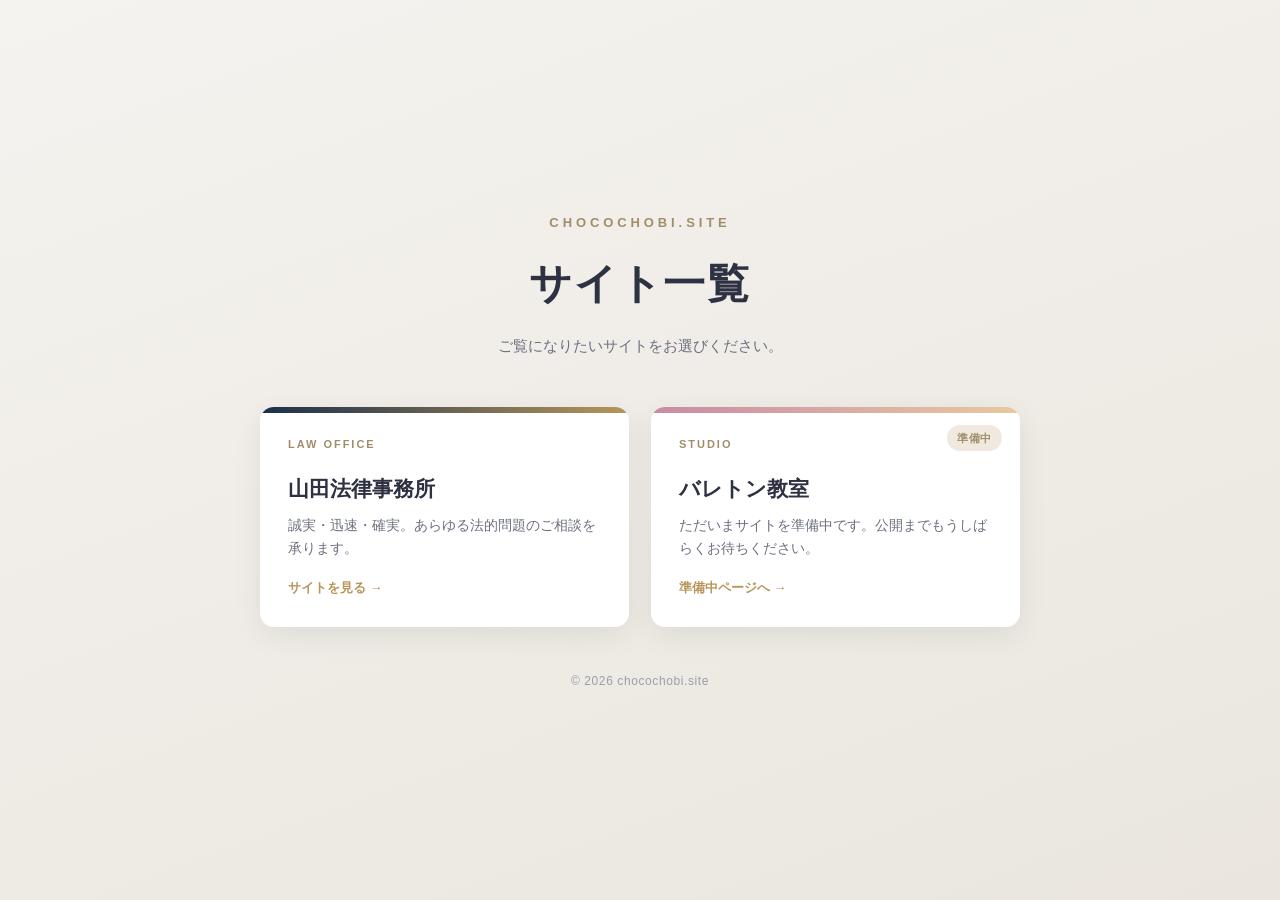
==== commit e7c9d653: "サブディレクトリ構成へ再編：ルートに入口ページを設置 - ルート(/) に各サイトへの入口ページ(index.html)を新設 - 弁護士サイトを /lawyer-website/ 配下へ移動（コラム" ====
--- a/index.html
+++ b/index.html
@@ -3,378 +3,135 @@
 <head>
   <meta charset="UTF-8">
   <meta name="viewport" content="width=device-width, initial-scale=1.0">
-  <title>山田法律事務所</title>
-  <link rel="stylesheet" href="style.css">
+  <title>chocochobi.site</title>
+  <meta name="description" content="chocochobi.site のサイト一覧です。">
+  <style>
+    *, *::before, *::after { box-sizing: border-box; margin: 0; padding: 0; }
+    body {
+      font-family: "Hiragino Kaku Gothic ProN", "Hiragino Sans", "Meiryo", sans-serif;
+      color: #2d3142;
+      background: linear-gradient(160deg, #f5f3ef 0%, #eae6df 100%);
+      min-height: 100vh;
+      display: flex;
+      align-items: center;
+      justify-content: center;
+      padding: 40px 20px;
+      line-height: 1.7;
+    }
+    .hub {
+      width: 100%;
+      max-width: 760px;
+      text-align: center;
+    }
+    .hub-mark {
+      display: inline-block;
+      font-size: 13px;
+      letter-spacing: 0.3em;
+      text-transform: uppercase;
+      color: #a08e6a;
+      font-weight: 700;
+      margin-bottom: 14px;
+    }
+    .hub h1 {
+      font-size: clamp(1.8rem, 5vw, 2.6rem);
+      font-weight: 700;
+      letter-spacing: 0.04em;
+      color: #2d3142;
+    }
+    .hub-lead {
+      color: #6c7080;
+      font-size: 15px;
+      margin-top: 14px;
+      margin-bottom: 48px;
+    }
+    .cards {
+      display: grid;
+      grid-template-columns: 1fr 1fr;
+      gap: 22px;
+    }
+    .card {
+      position: relative;
+      display: flex;
+      flex-direction: column;
+      justify-content: flex-end;
+      min-height: 200px;
+      padding: 28px;
+      border-radius: 14px;
+      background: #fff;
+      box-shadow: 0 8px 30px rgba(0,0,0,0.07);
+      text-align: left;
+      text-decoration: none;
+      color: inherit;
+      transition: transform 0.25s ease, box-shadow 0.25s ease;
+      overflow: hidden;
+    }
+    .card:hover {
+      transform: translateY(-4px);
+      box-shadow: 0 14px 40px rgba(0,0,0,0.12);
+    }
+    .card-accent { position: absolute; top: 0; left: 0; right: 0; height: 6px; }
+    .card.law .card-accent  { background: linear-gradient(90deg, #1a2e4a, #b8965a); }
+    .card.barre .card-accent { background: linear-gradient(90deg, #c98aa6, #e8c9a0); }
+    .card-tag {
+      align-self: flex-start;
+      font-size: 11px;
+      letter-spacing: 0.18em;
+      text-transform: uppercase;
+      color: #a08e6a;
+      font-weight: 700;
+      margin-bottom: auto;
+    }
+    .card h2 {
+      font-size: 21px;
+      font-weight: 700;
+      margin-top: 18px;
+      color: #2d3142;
+    }
+    .card p { font-size: 13.5px; color: #6c7080; margin-top: 8px; }
+    .card-go { margin-top: 16px; font-size: 13px; font-weight: 700; color: #b8965a; }
+    .badge-soon {
+      position: absolute;
+      top: 18px; right: 18px;
+      background: #efe9e0;
+      color: #a08e6a;
+      font-size: 11px;
+      font-weight: 700;
+      padding: 4px 10px;
+      border-radius: 999px;
+      letter-spacing: 0.05em;
+    }
+    .hub-footer { margin-top: 44px; font-size: 12px; color: #9a9eac; letter-spacing: 0.05em; }
+    @media (max-width: 600px) {
+      .cards { grid-template-columns: 1fr; }
+    }
+  </style>
 </head>
 <body>
+  <main class="hub">
+    <span class="hub-mark">chocochobi.site</span>
+    <h1>サイト一覧</h1>
+    <p class="hub-lead">ご覧になりたいサイトをお選びください。</p>
 
-  <!-- ナビゲーション -->
-  <header>
-    <nav class="navbar">
-      <div class="nav-logo">
-        <span class="logo-mark">山田</span>
-        <span class="logo-text">法律事務所</span>
-      </div>
-      <ul class="nav-links">
-        <li><a href="#about">事務所について</a></li>
-        <li><a href="#practice">取扱分野</a></li>
-        <li><a href="#attorneys">弁護士紹介</a></li>
-        <li><a href="column/">コラム</a></li>
-        <li><a href="#contact" class="btn-contact">お問い合わせ</a></li>
-      </ul>
-    </nav>
-  </header>
+    <div class="cards">
+      <a class="card law" href="lawyer-website/">
+        <span class="card-accent"></span>
+        <span class="card-tag">Law Office</span>
+        <h2>山田法律事務所</h2>
+        <p>誠実・迅速・確実。あらゆる法的問題のご相談を承ります。</p>
+        <span class="card-go">サイトを見る →</span>
+      </a>
 
-  <!-- ヒーローセクション -->
-  <section class="hero">
-    <div class="hero-overlay"></div>
-    <div class="hero-content">
-      <p class="hero-sub">誠実・迅速・確実</p>
-      <h1>あなたの権利を、<br>全力で守ります。</h1>
-      <p class="hero-desc">山田法律事務所は、個人・法人を問わず、<br>あらゆる法的問題に丁寧に向き合います。</p>
-      <a href="#contact" class="btn-primary">無料相談を予約する</a>
+      <a class="card barre" href="barreton/">
+        <span class="card-accent"></span>
+        <span class="badge-soon">準備中</span>
+        <span class="card-tag">Studio</span>
+        <h2>バレトン教室</h2>
+        <p>ただいまサイトを準備中です。公開までもうしばらくお待ちください。</p>
+        <span class="card-go">準備中ページへ →</span>
+      </a>
     </div>
-  </section>
 
-  <!-- 事務所についてセクション -->
-  <section id="about" class="section about">
-    <div class="container">
-      <div class="section-label">About</div>
-      <h2 class="section-title">事務所について</h2>
-      <div class="about-grid">
-        <div class="about-text">
-          <p>山田法律事務所は2005年の創立以来、依頼者一人ひとりの問題に真摯に向き合い、最善の解決策を追求してまいりました。</p>
-          <p>法律は複雑で、困難な状況に置かれた方にとって大きな壁となることがあります。私たちはその壁を一緒に乗り越えるパートナーとして、わかりやすい言葉で丁寧にご説明しながら、迅速かつ確実な解決を目指します。</p>
-          <p>初回相談は無料です。まずはお気軽にご連絡ください。</p>
-        </div>
-        <div class="about-stats">
-          <div class="stat">
-            <span class="stat-number">20<small>年</small></span>
-            <span class="stat-label">実績</span>
-          </div>
-          <div class="stat">
-            <span class="stat-number">3,500<small>+</small></span>
-            <span class="stat-label">解決件数</span>
-          </div>
-          <div class="stat">
-            <span class="stat-number">98<small>%</small></span>
-            <span class="stat-label">依頼者満足度</span>
-          </div>
-        </div>
-      </div>
-    </div>
-  </section>
-
-  <!-- 取扱分野セクション -->
-  <section id="practice" class="section practice">
-    <div class="container">
-      <div class="section-label">Practice Areas</div>
-      <h2 class="section-title">取扱分野</h2>
-      <div class="practice-grid">
-
-        <div class="practice-card">
-          <div class="practice-icon">
-            <svg viewBox="0 0 48 48" fill="none" xmlns="http://www.w3.org/2000/svg">
-              <rect x="8" y="6" width="32" height="36" rx="2" stroke="currentColor" stroke-width="2.5"/>
-              <line x1="15" y1="16" x2="33" y2="16" stroke="currentColor" stroke-width="2.5" stroke-linecap="round"/>
-              <line x1="15" y1="24" x2="33" y2="24" stroke="currentColor" stroke-width="2.5" stroke-linecap="round"/>
-              <line x1="15" y1="32" x2="25" y2="32" stroke="currentColor" stroke-width="2.5" stroke-linecap="round"/>
-            </svg>
-          </div>
-          <h3>企業法務</h3>
-          <p>契約書の作成・審査、M&A、コンプライアンス整備など、企業経営を法的側面から支援します。</p>
-        </div>
-
-        <div class="practice-card">
-          <div class="practice-icon">
-            <svg viewBox="0 0 48 48" fill="none" xmlns="http://www.w3.org/2000/svg">
-              <circle cx="24" cy="18" r="8" stroke="currentColor" stroke-width="2.5"/>
-              <path d="M10 40c0-7.732 6.268-14 14-14s14 6.268 14 14" stroke="currentColor" stroke-width="2.5" stroke-linecap="round"/>
-            </svg>
-          </div>
-          <h3>相続・遺産分割</h3>
-          <p>遺言書の作成、相続手続き、遺産分割協議など、円満な相続のサポートを行います。</p>
-        </div>
-
-        <div class="practice-card">
-          <div class="practice-icon">
-            <svg viewBox="0 0 48 48" fill="none" xmlns="http://www.w3.org/2000/svg">
-              <path d="M24 6L6 18v4h36v-4L24 6z" stroke="currentColor" stroke-width="2.5" stroke-linejoin="round"/>
-              <rect x="14" y="22" width="6" height="14" stroke="currentColor" stroke-width="2.5"/>
-              <rect x="28" y="22" width="6" height="14" stroke="currentColor" stroke-width="2.5"/>
-              <line x1="6" y1="36" x2="42" y2="36" stroke="currentColor" stroke-width="2.5" stroke-linecap="round"/>
-            </svg>
-          </div>
-          <h3>不動産・建築</h3>
-          <p>不動産売買、賃貸トラブル、建築紛争など、不動産に関するあらゆる法的問題を扱います。</p>
-        </div>
-
-        <div class="practice-card">
-          <div class="practice-icon">
-            <svg viewBox="0 0 48 48" fill="none" xmlns="http://www.w3.org/2000/svg">
-              <path d="M24 8l4 8 9 1.3-6.5 6.3 1.5 9L24 28l-8 4.6 1.5-9L11 17.3l9-1.3z" stroke="currentColor" stroke-width="2.5" stroke-linejoin="round"/>
-              <path d="M16 36l-6 6M32 36l6 6" stroke="currentColor" stroke-width="2.5" stroke-linecap="round"/>
-            </svg>
-          </div>
-          <h3>離婚・家族問題</h3>
-          <p>離婚協議、親権・養育費、DV被害対応など、家族間のデリケートな問題に寄り添います。</p>
-        </div>
-
-        <div class="practice-card">
-          <div class="practice-icon">
-            <svg viewBox="0 0 48 48" fill="none" xmlns="http://www.w3.org/2000/svg">
-              <circle cx="24" cy="24" r="16" stroke="currentColor" stroke-width="2.5"/>
-              <line x1="24" y1="14" x2="24" y2="24" stroke="currentColor" stroke-width="2.5" stroke-linecap="round"/>
-              <line x1="24" y1="24" x2="31" y2="31" stroke="currentColor" stroke-width="2.5" stroke-linecap="round"/>
-              <circle cx="24" cy="24" r="2" fill="currentColor"/>
-            </svg>
-          </div>
-          <h3>債務整理・破産</h3>
-          <p>任意整理、個人再生、自己破産など、借金問題の解決に向けて最適な方法をご提案します。</p>
-        </div>
-
-        <div class="practice-card">
-          <div class="practice-icon">
-            <svg viewBox="0 0 48 48" fill="none" xmlns="http://www.w3.org/2000/svg">
-              <path d="M12 36V20l12-12 12 12v16" stroke="currentColor" stroke-width="2.5" stroke-linejoin="round"/>
-              <rect x="19" y="28" width="10" height="8" stroke="currentColor" stroke-width="2.5"/>
-              <path d="M8 36h32" stroke="currentColor" stroke-width="2.5" stroke-linecap="round"/>
-            </svg>
-          </div>
-          <h3>刑事弁護</h3>
-          <p>逮捕・捜査から裁判まで、刑事事件における権利保護と最善の弁護活動を提供します。</p>
-        </div>
-
-      </div>
-    </div>
-  </section>
-
-  <!-- 弁護士紹介セクション -->
-  <section id="attorneys" class="section attorneys">
-    <div class="container">
-      <div class="section-label">Attorneys</div>
-      <h2 class="section-title">弁護士紹介</h2>
-      <div class="attorneys-grid">
-
-        <div class="attorney-card">
-          <div class="attorney-photo attorney-photo-1">
-            <div class="photo-placeholder">山田</div>
-          </div>
-          <div class="attorney-info">
-            <h3>山田 太郎</h3>
-            <p class="attorney-title">代表弁護士</p>
-            <div class="attorney-divider"></div>
-            <ul class="attorney-details">
-              <li>東京大学法学部卒業</li>
-              <li>司法修習第62期</li>
-              <li>東京弁護士会所属</li>
-              <li>専門：企業法務・M&A・相続</li>
-            </ul>
-            <p class="attorney-message">「依頼者の方が抱える不安を一つひとつ解消し、安心して任せていただける弁護士でありたいと思っています。」</p>
-          </div>
-        </div>
-
-        <div class="attorney-card">
-          <div class="attorney-photo attorney-photo-2">
-            <div class="photo-placeholder">鈴木</div>
-          </div>
-          <div class="attorney-info">
-            <h3>鈴木 花子</h3>
-            <p class="attorney-title">弁護士</p>
-            <div class="attorney-divider"></div>
-            <ul class="attorney-details">
-              <li>慶應義塾大学法学部卒業</li>
-              <li>司法修習第68期</li>
-              <li>第二東京弁護士会所属</li>
-              <li>専門：家族法・労働問題・離婚</li>
-            </ul>
-            <p class="attorney-message">「特に家族や生活に関わる問題は、法的解決だけでなく心のサポートも大切にしています。」</p>
-          </div>
-        </div>
-
-        <div class="attorney-card">
-          <div class="attorney-photo attorney-photo-3">
-            <div class="photo-placeholder">佐藤</div>
-          </div>
-          <div class="attorney-info">
-            <h3>佐藤 健一</h3>
-            <p class="attorney-title">弁護士</p>
-            <div class="attorney-divider"></div>
-            <ul class="attorney-details">
-              <li>早稲田大学法学部卒業</li>
-              <li>司法修習第71期</li>
-              <li>東京弁護士会所属</li>
-              <li>専門：刑事弁護・債務整理</li>
-            </ul>
-            <p class="attorney-message">「困難な状況にある方こそ、迅速かつ的確な対応が必要です。全力でサポートします。」</p>
-          </div>
-        </div>
-
-      </div>
-    </div>
-  </section>
-
-  <!-- お問い合わせセクション -->
-  <section id="contact" class="section contact">
-    <div class="container">
-      <div class="section-label light">Contact</div>
-      <h2 class="section-title light">お問い合わせ</h2>
-      <p class="contact-intro">初回相談は無料です。お気軽にお問い合わせください。<br>お電話またはフォームよりご連絡いただけます。</p>
-
-      <div class="contact-wrapper">
-        <div class="contact-info">
-          <div class="contact-item">
-            <div class="contact-icon">
-              <svg viewBox="0 0 24 24" fill="none" xmlns="http://www.w3.org/2000/svg">
-                <path d="M6.6 10.8c1.4 2.8 3.8 5.1 6.6 6.6l2.2-2.2c.3-.3.7-.4 1-.2 1.1.4 2.3.6 3.6.6.6 0 1 .4 1 1V21c0 .6-.4 1-1 1C10.6 22 2 13.4 2 3c0-.6.4-1 1-1h3.5c.6 0 1 .4 1 1 0 1.3.2 2.5.6 3.6.1.3 0 .7-.2 1L6.6 10.8z" stroke="currentColor" stroke-width="1.8" stroke-linecap="round" stroke-linejoin="round"/>
-              </svg>
-            </div>
-            <div>
-              <p class="contact-label">お電話</p>
-              <p class="contact-value">03-1234-5678</p>
-              <p class="contact-note">平日 9:00〜18:00</p>
-            </div>
-          </div>
-          <div class="contact-item">
-            <div class="contact-icon">
-              <svg viewBox="0 0 24 24" fill="none" xmlns="http://www.w3.org/2000/svg">
-                <path d="M21 10c0 7-9 13-9 13S3 17 3 10a9 9 0 0118 0z" stroke="currentColor" stroke-width="1.8" stroke-linecap="round" stroke-linejoin="round"/>
-                <circle cx="12" cy="10" r="3" stroke="currentColor" stroke-width="1.8"/>
-              </svg>
-            </div>
-            <div>
-              <p class="contact-label">所在地</p>
-              <p class="contact-value">東京都千代田区</p>
-              <p class="contact-note">丸の内1丁目1番1号</p>
-            </div>
-          </div>
-          <div class="contact-item">
-            <div class="contact-icon">
-              <svg viewBox="0 0 24 24" fill="none" xmlns="http://www.w3.org/2000/svg">
-                <rect x="2" y="4" width="20" height="16" rx="2" stroke="currentColor" stroke-width="1.8"/>
-                <path d="M2 8l10 6 10-6" stroke="currentColor" stroke-width="1.8" stroke-linecap="round"/>
-              </svg>
-            </div>
-            <div>
-              <p class="contact-label">メール</p>
-              <p class="contact-value">info@yamada-law.jp</p>
-              <p class="contact-note">24時間受付・翌営業日返信</p>
-            </div>
-          </div>
-        </div>
-
-        <form class="contact-form" onsubmit="handleSubmit(event)">
-          <input type="hidden" name="_subject" value="【サイトお問い合わせ】山田法律事務所">
-          <div class="form-group">
-            <label for="name">お名前 <span class="required">必須</span></label>
-            <input type="text" id="name" name="name" placeholder="山田 太郎" required>
-          </div>
-          <div class="form-group">
-            <label for="email">メールアドレス <span class="required">必須</span></label>
-            <input type="email" id="email" name="email" placeholder="example@mail.com" required>
-          </div>
-          <div class="form-group">
-            <label for="phone">電話番号</label>
-            <input type="tel" id="phone" name="phone" placeholder="090-1234-5678">
-          </div>
-          <div class="form-group">
-            <label for="area">ご相談分野 <span class="required">必須</span></label>
-            <select id="area" name="area" required>
-              <option value="" disabled selected>選択してください</option>
-              <option value="corporate">企業法務</option>
-              <option value="inheritance">相続・遺産分割</option>
-              <option value="realestate">不動産・建築</option>
-              <option value="family">離婚・家族問題</option>
-              <option value="debt">債務整理・破産</option>
-              <option value="criminal">刑事弁護</option>
-              <option value="other">その他</option>
-            </select>
-          </div>
-          <div class="form-group">
-            <label for="message">ご相談内容 <span class="required">必須</span></label>
-            <textarea id="message" name="message" rows="5" placeholder="ご相談の概要をお書きください。" required></textarea>
-          </div>
-          <button type="submit" class="btn-submit">送信する</button>
-          <p class="form-note">送信いただいた個人情報は、お問い合わせへの対応にのみ使用します。</p>
-        </form>
-      </div>
-    </div>
-  </section>
-
-  <!-- フッター -->
-  <footer class="footer">
-    <div class="container">
-      <div class="footer-top">
-        <div class="footer-brand">
-          <span class="logo-mark">山田</span>
-          <span class="logo-text">法律事務所</span>
-        </div>
-        <nav class="footer-nav">
-          <a href="#about">事務所について</a>
-          <a href="#practice">取扱分野</a>
-          <a href="#attorneys">弁護士紹介</a>
-          <a href="column/">コラム</a>
-          <a href="#contact">お問い合わせ</a>
-        </nav>
-      </div>
-      <div class="footer-bottom">
-        <p>&copy; 2025 山田法律事務所. All rights reserved.</p>
-        <p class="footer-note">弁護士法人 東京弁護士会所属</p>
-      </div>
-    </div>
-  </footer>
-
-  <script>
-    // スムーズスクロール
-    document.querySelectorAll('a[href^="#"]').forEach(anchor => {
-      anchor.addEventListener('click', function(e) {
-        e.preventDefault();
-        const target = document.querySelector(this.getAttribute('href'));
-        if (target) {
-          target.scrollIntoView({ behavior: 'smooth', block: 'start' });
-        }
-      });
-    });
-
-    // スクロールでナビバーに影を付ける
-    window.addEventListener('scroll', () => {
-      const navbar = document.querySelector('.navbar');
-      if (window.scrollY > 10) {
-        navbar.classList.add('scrolled');
-      } else {
-        navbar.classList.remove('scrolled');
-      }
-    });
-
-    // フォーム送信（Formspree経由でメール送信）
-    async function handleSubmit(e) {
-      e.preventDefault();
-      const form = e.target;
-      const btn = form.querySelector('.btn-submit');
-      btn.disabled = true;
-      btn.textContent = '送信中...';
-      try {
-        const res = await fetch('https://formspree.io/f/mdajvoal', {
-          method: 'POST',
-          body: new FormData(form),
-          headers: { 'Accept': 'application/json' }
-        });
-        if (res.ok) {
-          btn.textContent = '送信完了しました';
-          btn.style.background = '#4a7c59';
-          form.reset();
-        } else {
-          btn.disabled = false;
-          btn.textContent = '送信する';
-          alert('送信に失敗しました。お手数ですが、お電話にてお問い合わせください。');
-        }
-      } catch (err) {
-        btn.disabled = false;
-        btn.textContent = '送信する';
-        alert('送信に失敗しました。通信環境をご確認のうえ、再度お試しください。');
-      }
-    }
-  </script>
-
+    <p class="hub-footer">&copy; 2026 chocochobi.site</p>
+  </main>
 </body>
 </html>
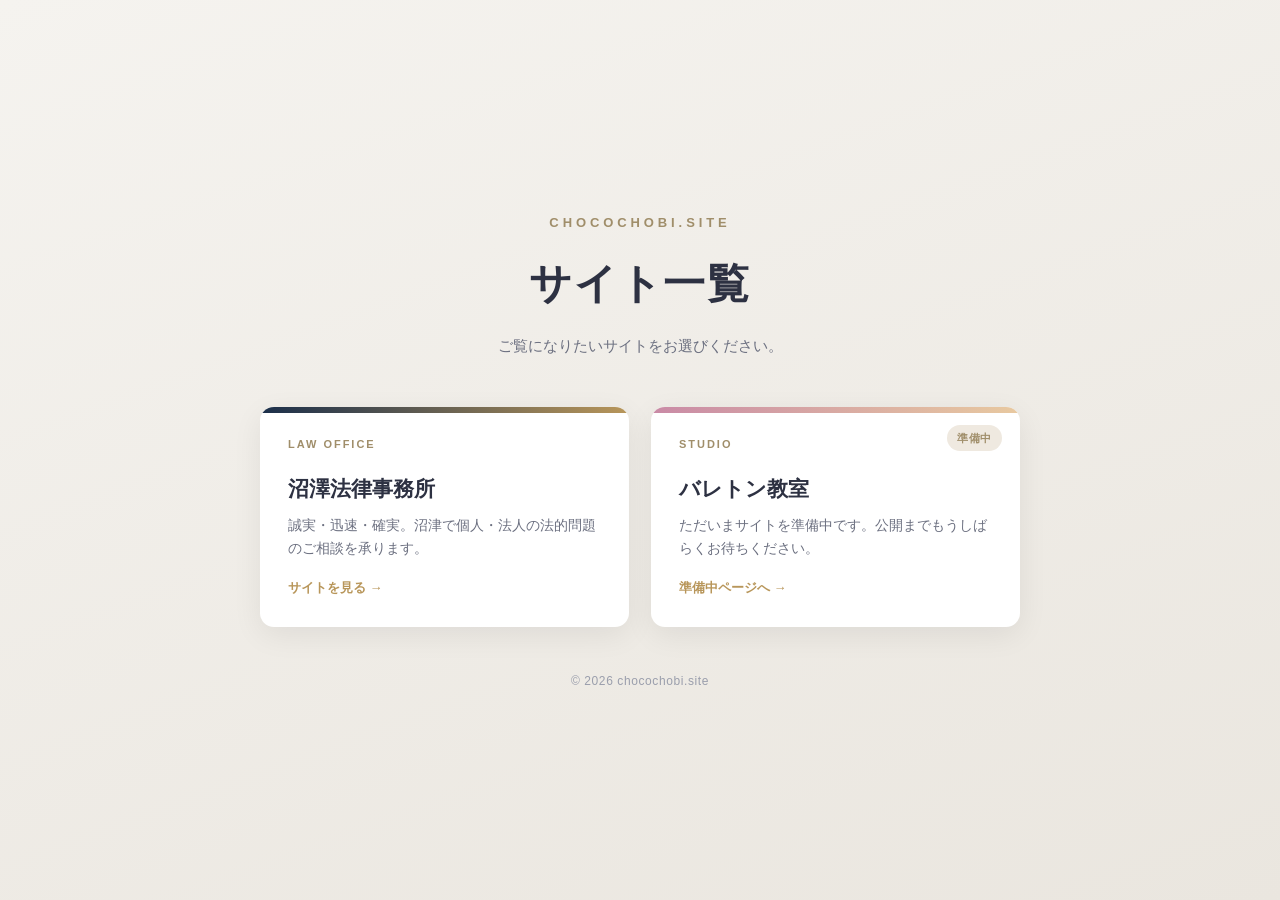
==== commit 9731ce33: "弁護士サイトを実在の沼澤法律事務所の情報に差し替え - 事務所名（山田→沼澤法律事務所）、ロゴ、タイトルを更新 - 連絡先を実情報に（TEL 055-964-2222 / FAX 055-964-22" ====
--- a/index.html
+++ b/index.html
@@ -116,8 +116,8 @@
       <a class="card law" href="lawyer-website/">
         <span class="card-accent"></span>
         <span class="card-tag">Law Office</span>
-        <h2>山田法律事務所</h2>
-        <p>誠実・迅速・確実。あらゆる法的問題のご相談を承ります。</p>
+        <h2>沼澤法律事務所</h2>
+        <p>誠実・迅速・確実。沼津で個人・法人の法的問題のご相談を承ります。</p>
         <span class="card-go">サイトを見る →</span>
       </a>
 
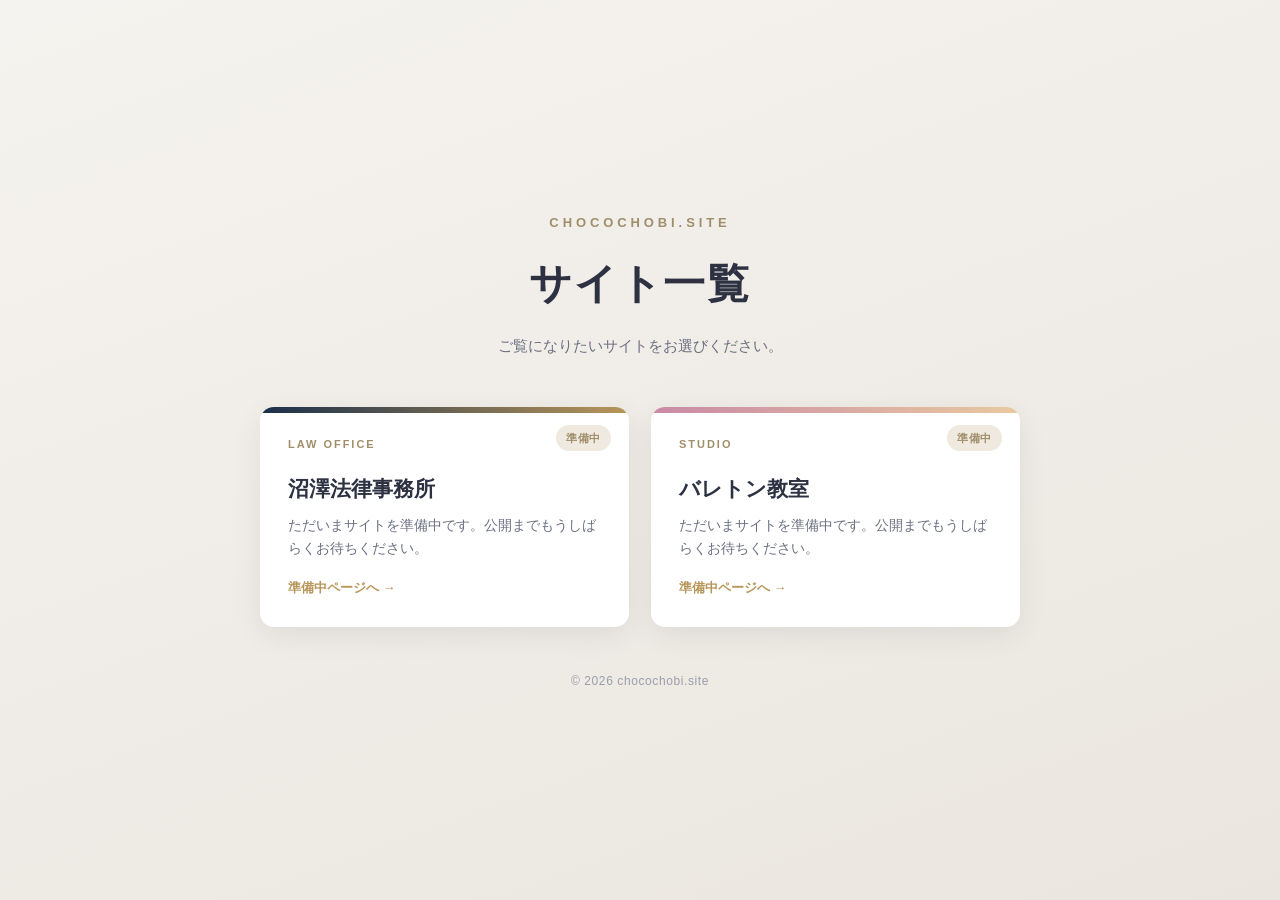
==== commit 7f1c403a: "弁護士サイトを一般非公開化（準備中カバー＋隠しプレビュー） - 本物の弁護士サイトを推測困難な隠しパス lawyer-preview-7d3f9a1c/ へ移動 - 隠しページ群に noindex を" ====
--- a/index.html
+++ b/index.html
@@ -115,10 +115,11 @@
     <div class="cards">
       <a class="card law" href="lawyer-website/">
         <span class="card-accent"></span>
+        <span class="badge-soon">準備中</span>
         <span class="card-tag">Law Office</span>
         <h2>沼澤法律事務所</h2>
-        <p>誠実・迅速・確実。沼津で個人・法人の法的問題のご相談を承ります。</p>
-        <span class="card-go">サイトを見る →</span>
+        <p>ただいまサイトを準備中です。公開までもうしばらくお待ちください。</p>
+        <span class="card-go">準備中ページへ →</span>
       </a>
 
       <a class="card barre" href="barreton/">
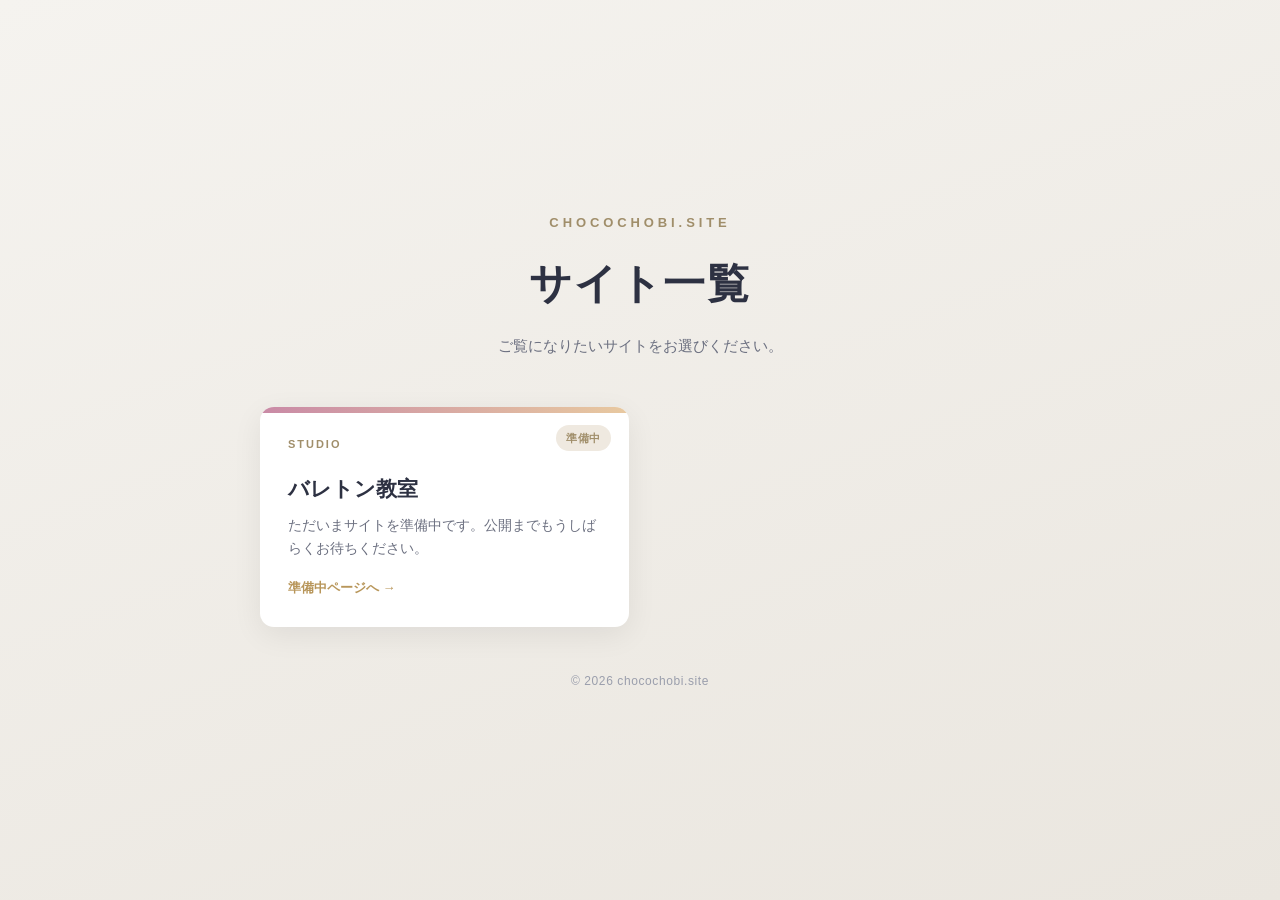
==== commit 93180897: "沼澤法律事務所サイトを非公開化（フォルダ撤去・トップのカード削除） 中身は lawyer-archive-2026-10-27 ブランチに保存。  Co-Authored-By: Claude Fab" ====
--- a/index.html
+++ b/index.html
@@ -113,15 +113,6 @@
     <p class="hub-lead">ご覧になりたいサイトをお選びください。</p>
 
     <div class="cards">
-      <a class="card law" href="lawyer-website/">
-        <span class="card-accent"></span>
-        <span class="badge-soon">準備中</span>
-        <span class="card-tag">Law Office</span>
-        <h2>沼澤法律事務所</h2>
-        <p>ただいまサイトを準備中です。公開までもうしばらくお待ちください。</p>
-        <span class="card-go">準備中ページへ →</span>
-      </a>
-
       <a class="card barre" href="barreton/">
         <span class="card-accent"></span>
         <span class="badge-soon">準備中</span>
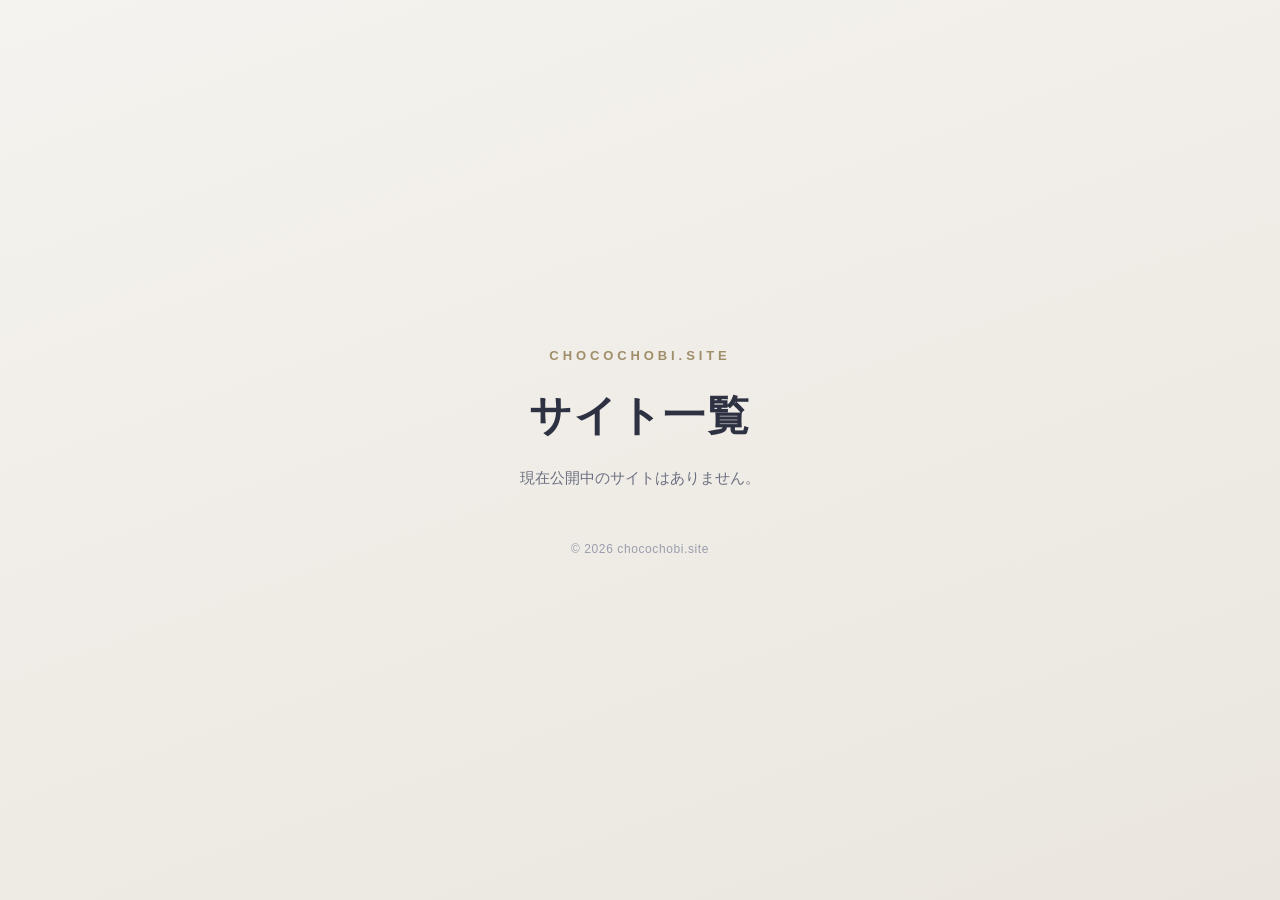
==== commit e79cdcb8: "ManaLilia（バレトン）サイトを非公開化（フォルダ撤去・トップのカード削除） 中身は barreton-archive-2026-10-27 ブランチに保存。  Co-Authored-By: " ====
--- a/index.html
+++ b/index.html
@@ -110,18 +110,7 @@
   <main class="hub">
     <span class="hub-mark">chocochobi.site</span>
     <h1>サイト一覧</h1>
-    <p class="hub-lead">ご覧になりたいサイトをお選びください。</p>
-
-    <div class="cards">
-      <a class="card barre" href="barreton/">
-        <span class="card-accent"></span>
-        <span class="badge-soon">準備中</span>
-        <span class="card-tag">Studio</span>
-        <h2>バレトン教室</h2>
-        <p>ただいまサイトを準備中です。公開までもうしばらくお待ちください。</p>
-        <span class="card-go">準備中ページへ →</span>
-      </a>
-    </div>
+    <p class="hub-lead">現在公開中のサイトはありません。</p>
 
     <p class="hub-footer">&copy; 2026 chocochobi.site</p>
   </main>
